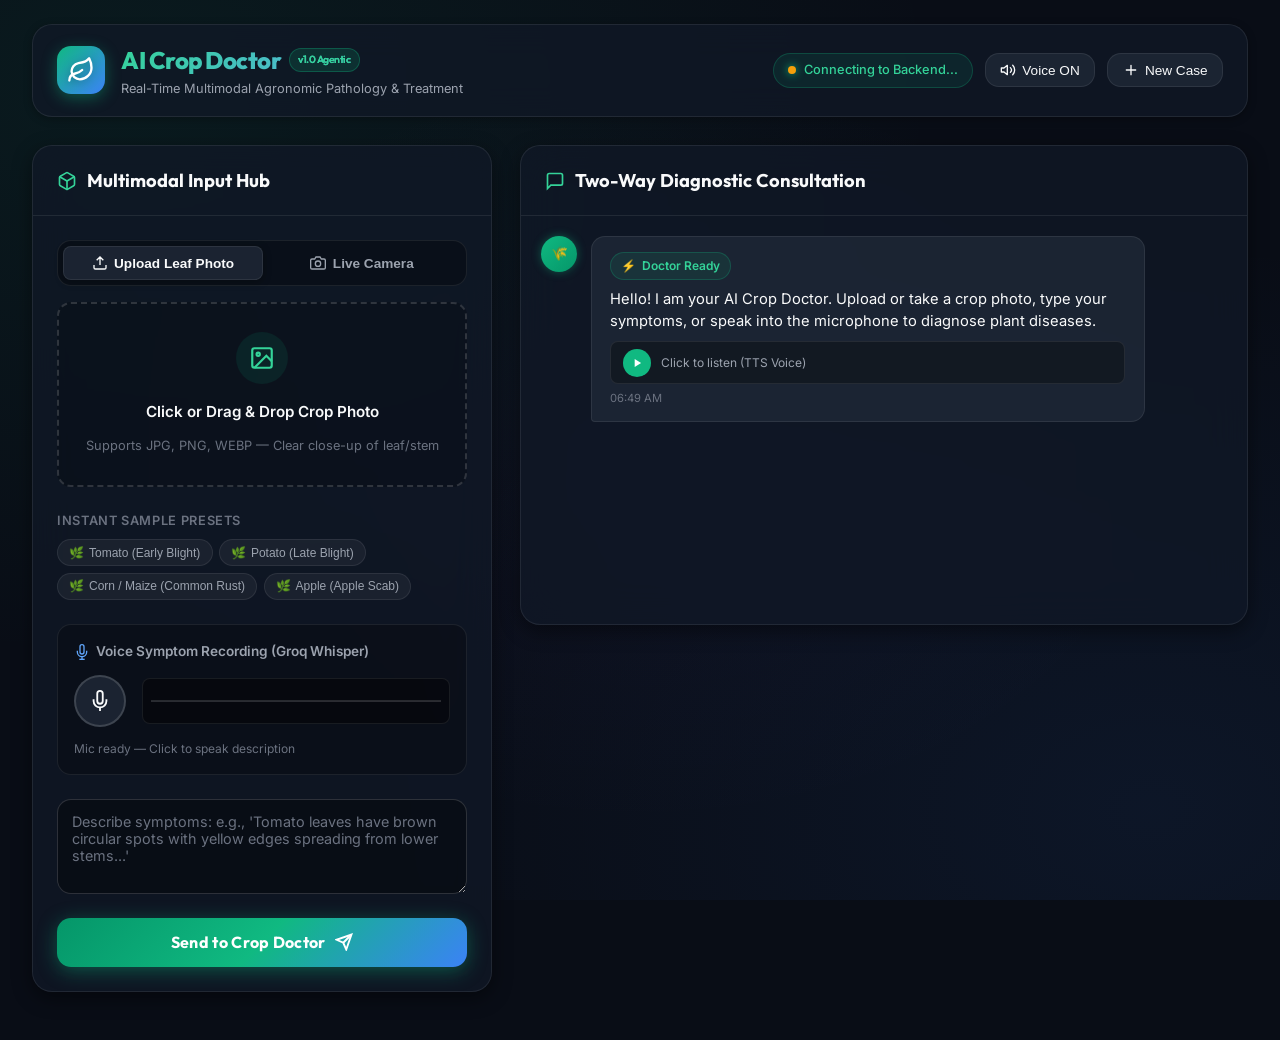
==== frontend/index.html @ 42394ea5 "feat: AI Crop Doctor with multimodal diagnosis, Groq integration, and Vercel configuration" ====
<!DOCTYPE html>
<html lang="en">
<head>
  <meta charset="UTF-8">
  <meta name="viewport" content="width=device-width, initial-scale=1.0">
  <title>AI Crop Doctor — Real-Time Multimodal Plant Pathology Assistant</title>
  <meta name="description" content="AI-powered multimodal crop disease diagnostic assistant. Diagnoses plant diseases via live camera, photo upload, voice description, and agricultural RAG.">

  <!-- Google Fonts: Outfit (Brand & Headings) and Inter (UI & Text) -->
  <link rel="preconnect" href="https://fonts.googleapis.com">
  <link rel="preconnect" href="https://fonts.gstatic.com" crossorigin>
  <link href="https://fonts.googleapis.com/css2?family=Inter:wght@300;400;500;600;700&family=Outfit:wght@500;600;700;800&display=swap" rel="stylesheet">

  <link rel="stylesheet" href="style.css">
</head>
<body>

  <div class="app-container">

    <!-- ====================================================================
         Header & Navigation
         ==================================================================== -->
    <header class="app-header">
      <div class="brand-section">
        <div class="brand-logo" aria-label="AI Crop Doctor Logo">
          <svg viewBox="0 0 24 24" fill="none" stroke="currentColor" stroke-width="2" stroke-linecap="round" stroke-linejoin="round">
            <path d="M11 20A7 7 0 0 1 9.8 6.1C15.5 5 17 4.48 19 2c1 2 2 4.18 2 8 0 5.5-4.78 10-10 10Z"/>
            <path d="M2 21c0-3 1.85-5.36 5.08-6C9.5 14.52 12 13 13 12"/>
          </svg>
        </div>
        <div class="brand-text">
          <h1>AI Crop Doctor <span class="badge-ver">v1.0 Agentic</span></h1>
          <p>Real-Time Multimodal Agronomic Pathology & Treatment</p>
        </div>
      </div>

      <div class="header-actions">
        <div class="system-status-pill" id="health-status-pill" title="Checking status...">
          <div class="status-dot" id="status-dot"></div>
          <span id="status-text">Connecting...</span>
        </div>

        <button class="header-btn" id="btn-auto-tts" title="Toggle Auto-Speech Readout" aria-label="Toggle Voice Readout">
          <svg viewBox="0 0 24 24" fill="none" stroke="currentColor" stroke-width="2" stroke-linecap="round" stroke-linejoin="round">
            <polygon points="11 5 6 9 2 9 2 15 6 15 11 19 11 5"></polygon>
            <path d="M19.07 4.93a10 10 0 0 1 0 14.14M15.54 8.46a5 5 0 0 1 0 7.07"></path>
          </svg>
          <span>Voice ON</span>
        </button>

        <button class="header-btn" id="btn-new-case" title="Start New Consultation" aria-label="New Case">
          <svg viewBox="0 0 24 24" fill="none" stroke="currentColor" stroke-width="2" stroke-linecap="round" stroke-linejoin="round">
            <path d="M12 5v14M5 12h14"></path>
          </svg>
          <span>New Case</span>
        </button>
      </div>
    </header>

    <!-- ====================================================================
         Main Workspace Layout
         ==================================================================== -->
    <main class="main-layout">

      <!-- LEFT COLUMN: Multimodal Input Hub -->
      <section class="glass-panel" aria-label="Input Command Center">
        <div class="panel-header">
          <h2 class="panel-title">
            <svg viewBox="0 0 24 24" fill="none" stroke="currentColor" stroke-width="2" stroke-linecap="round" stroke-linejoin="round">
              <path d="M21 16V8a2 2 0 0 0-1-1.73l-7-4a2 2 0 0 0-2 0l-7 4A2 2 0 0 0 3 8v8a2 2 0 0 0 1 1.73l7 4a2 2 0 0 0 2 0l7-4A2 2 0 0 0 21 16z"></path>
              <polyline points="3.27 6.96 12 12.01 20.73 6.96"></polyline>
              <line x1="12" y1="22.08" x2="12" y2="12"></line>
            </svg>
            Multimodal Input Hub
          </h2>
        </div>

        <div class="panel-body">
          
          <!-- Visual Input Selector -->
          <div class="visual-input-section">
            <div class="input-tab-group">
              <button type="button" class="tab-btn active" id="tab-upload">
                <svg viewBox="0 0 24 24" fill="none" stroke="currentColor" stroke-width="2"><path d="M21 15v4a2 2 0 0 1-2 2H5a2 2 0 0 1-2-2v-4M17 8l-5-5-5 5M12 3v12"/></svg>
                Upload Leaf Photo
              </button>
              <button type="button" class="tab-btn" id="tab-camera">
                <svg viewBox="0 0 24 24" fill="none" stroke="currentColor" stroke-width="2"><path d="M23 19a2 2 0 0 1-2 2H3a2 2 0 0 1-2-2V8a2 2 0 0 1 2-2h4l2-3h6l2 3h4a2 2 0 0 1 2 2z"/><circle cx="12" cy="13" r="4"/></svg>
                Live Camera
              </button>
            </div>

            <!-- Upload Dropzone -->
            <div class="dropzone-container" id="dropzone">
              <input type="file" id="file-input" accept="image/*" style="display:none">
              <div class="dropzone-content">
                <div class="dropzone-icon">
                  <svg viewBox="0 0 24 24" fill="none" stroke="currentColor" stroke-width="2"><rect x="3" y="3" width="18" height="18" rx="2"/><circle cx="8.5" cy="8.5" r="1.5"/><path d="m21 15-5-5L5 21"/></svg>
                </div>
                <div class="dropzone-title">Click or Drag & Drop Crop Photo</div>
                <div class="dropzone-sub">Supports JPG, PNG, WEBP — Clear close-up of leaf/stem</div>
              </div>
            </div>

            <!-- Camera View Container -->
            <div class="camera-view-container" id="camera-container">
              <video id="camera-video" playsinline></video>
              <div class="camera-controls">
                <button type="button" class="snap-btn" id="btn-snap" title="Take Photo"></button>
              </div>
            </div>

            <!-- Image Preview Box -->
            <div class="image-preview-wrapper" id="image-preview-wrapper">
              <img id="preview-img" src="" alt="Selected crop preview">
              <div class="preview-overlay-info">
                <span class="preview-name" id="preview-file-name">crop_leaf.jpg</span>
                <button type="button" class="preview-clear-btn" id="btn-clear-image">Remove</button>
              </div>
            </div>
          </div>

          <!-- Sample Quick Test Presets -->
          <div class="sample-presets">
            <div class="sample-presets-title">Instant Sample Presets</div>
            <div class="preset-chip-list" id="preset-chips-container">
              <!-- Populated by JS -->
            </div>
          </div>

          <!-- Voice / Audio Input Section -->
          <div class="voice-input-section">
            <div class="voice-header">
              <span class="voice-title">
                <svg viewBox="0 0 24 24" fill="none" stroke="currentColor" stroke-width="2"><path d="M12 1a3 3 0 0 0-3 3v8a3 3 0 0 0 6 0V4a3 3 0 0 0-3-3z"/><path d="M19 10v2a7 7 0 0 1-14 0v-2"/><line x1="12" y1="19" x2="12" y2="23"/><line x1="8" y1="23" x2="16" y2="23"/></svg>
                Voice Symptom Recording (Groq Whisper)
              </span>
            </div>
            <div class="voice-recorder-bar">
              <button type="button" class="mic-btn" id="btn-mic" title="Click to Record Voice" aria-label="Microphone">
                <svg viewBox="0 0 24 24" fill="none" stroke="currentColor" stroke-width="2" width="22" height="22"><path d="M12 1a3 3 0 0 0-3 3v8a3 3 0 0 0 6 0V4a3 3 0 0 0-3-3z"/><path d="M19 10v2a7 7 0 0 1-14 0v-2"/><line x1="12" y1="19" x2="12" y2="23"/></svg>
              </button>
              <div class="audio-visualizer-box">
                <canvas id="audio-canvas" width="260" height="46"></canvas>
              </div>
            </div>
            <div class="audio-status-label" id="audio-status-label">Mic ready — Click to speak description</div>
          </div>

          <!-- Text Symptom Input Area -->
          <div class="text-input-section">
            <textarea class="symptom-textarea" id="symptom-input" placeholder="Describe symptoms: e.g., 'Tomato leaves have brown circular spots with yellow edges spreading from lower stems...'"></textarea>
          </div>

          <!-- Action Submit Button -->
          <button type="button" class="submit-btn" id="btn-submit">
            <div class="spinner" id="submit-spinner"></div>
            <span id="submit-btn-text">Send to Crop Doctor</span>
            <svg viewBox="0 0 24 24" fill="none" stroke="currentColor" stroke-width="2.5" width="18" height="18"><line x1="22" y1="2" x2="11" y2="13"></line><polygon points="22 2 15 22 11 13 2 9 22 2"></polygon></svg>
          </button>

        </div>
      </section>

      <!-- RIGHT COLUMN: Dialogue Timeline & Prescription -->
      <div class="right-column">

        <!-- Diagnostic Conversation Feed -->
        <section class="glass-panel timeline-feed-panel" aria-label="Diagnostic Timeline">
          <div class="panel-header">
            <h2 class="panel-title">
              <svg viewBox="0 0 24 24" fill="none" stroke="currentColor" stroke-width="2"><path d="M21 15a2 2 0 0 1-2 2H7l-4 4V5a2 2 0 0 1 2-2h14a2 2 0 0 1 2 2z"/></svg>
              Two-Way Diagnostic Consultation
            </h2>
          </div>
          <div class="feed-messages-container" id="chat-messages">
            <!-- Dynamically populated messages -->
          </div>
        </section>

        <!-- Confidence-Aware Diagnostic Prescription Card -->
        <section class="glass-panel prescription-panel" id="prescription-panel" aria-label="Diagnostic Prescription">
          
          <!-- Header Banner -->
          <div class="prescription-header">
            <div class="disease-info-group">
              <h2 id="rx-disease-name">Early Blight (Alternaria solani)</h2>
              <div class="plant-sub" id="rx-plant-name">Plant: Tomato (Solanum lycopersicum)</div>
            </div>

            <div class="badge-group">
              <span class="severity-tag moderate" id="rx-severity-tag">MODERATE</span>
              
              <!-- Circular Confidence Gauge -->
              <div class="confidence-gauge-box">
                <div class="gauge-svg-container">
                  <svg class="gauge-svg" viewBox="0 0 44 44">
                    <circle class="gauge-bg-circle" cx="22" cy="22" r="18"/>
                    <circle class="gauge-progress-circle" id="rx-confidence-progress" cx="22" cy="22" r="18"/>
                  </svg>
                  <div class="gauge-text" id="rx-confidence-text">88%</div>
                </div>
                <div class="gauge-meta">
                  <span class="gauge-meta-title">Confidence</span>
                  <span class="gauge-meta-status" id="rx-confidence-status">High Confidence</span>
                </div>
              </div>
            </div>
          </div>

          <!-- Prescription Tabs -->
          <div class="treatment-tabs">
            <button type="button" class="treat-tab active" data-target="sec-organic">
              <svg viewBox="0 0 24 24" fill="none" stroke="currentColor" stroke-width="2"><path d="M12 2a9 9 0 0 1 9 9c0 4.97-4.03 9-9 9A9 9 0 0 1 3 11C3 6.03 7.03 2 12 2z"/><path d="M12 12c-2 0-3 1-3 3s1 3 3 3 3-1 3-3-1-3-3-3z"/></svg>
              🌿 Organic Treatments
            </button>
            <button type="button" class="treat-tab" data-target="sec-chemical">
              <svg viewBox="0 0 24 24" fill="none" stroke="currentColor" stroke-width="2"><path d="M10 2v7.31L4 18h16l-6-8.69V2h-4z"/></svg>
              🧪 Chemical Interventions
            </button>
            <button type="button" class="treat-tab" data-target="sec-prevention">
              <svg viewBox="0 0 24 24" fill="none" stroke="currentColor" stroke-width="2"><path d="M12 22s8-4 8-10V5l-8-3-8 3v7c0 6 8 10 8 10z"/></svg>
              🛡️ Prevention & Agronomy
            </button>
            <button type="button" class="treat-tab" data-target="sec-evidence">
              <svg viewBox="0 0 24 24" fill="none" stroke="currentColor" stroke-width="2"><path d="M4 19.5A2.5 2.5 0 0 1 6.5 17H20"/><path d="M6.5 2H20v20H6.5A2.5 2.5 0 0 1 4 19.5v-15A2.5 2.5 0 0 1 6.5 2z"/></svg>
              📚 RAG Evidence Sources
            </button>
          </div>

          <!-- Tabbed Content Panels -->
          <div class="treatment-body">
            
            <!-- Cause & Symptoms Bar -->
            <div style="background:rgba(0,0,0,0.25);padding:1rem;border-radius:12px;border:1px solid var(--border-subtle);">
              <div style="font-size:0.8rem;font-weight:700;color:var(--text-muted);text-transform:uppercase;margin-bottom:0.25rem;">Pathological Cause & Etiology</div>
              <p id="rx-cause-text" style="font-size:0.9rem;color:var(--text-secondary);"></p>
              
              <div style="margin-top:0.75rem;">
                <div style="font-size:0.75rem;font-weight:600;color:var(--text-muted);">Observed Key Symptoms:</div>
                <div class="chips-container" id="rx-symptoms-list"></div>
              </div>
            </div>

            <!-- Tab 1: Organic -->
            <div class="treatment-card-section active" id="sec-organic">
              <ul class="treatment-list" id="rx-organic-list"></ul>
            </div>

            <!-- Tab 2: Chemical -->
            <div class="treatment-card-section" id="sec-chemical">
              <ul class="treatment-list" id="rx-chemical-list"></ul>
            </div>

            <!-- Tab 3: Prevention -->
            <div class="treatment-card-section" id="sec-prevention">
              <ul class="treatment-list" id="rx-prevention-list"></ul>
            </div>

            <!-- Tab 4: Evidence & Citations -->
            <div class="treatment-card-section" id="sec-evidence">
              <ul class="treatment-list" id="rx-evidence-list"></ul>
            </div>

          </div>

          <!-- Prescription Footer / Export Actions -->
          <div class="prescription-footer">
            <button type="button" class="rx-action-btn speak-rx" id="btn-speak-rx">
              <svg viewBox="0 0 24 24" fill="currentColor" width="16" height="16"><path d="M8 5v14l11-7z"/></svg>
              Read Prescription Aloud (Groq TTS)
            </button>
            <button type="button" class="rx-action-btn print-rx" id="btnPrintRx" onclick="window.print()">
              <svg viewBox="0 0 24 24" fill="none" stroke="currentColor" stroke-width="2" width="16" height="16"><polyline points="6 9 6 2 18 2 18 9"></polyline><path d="M6 18H4a2 2 0 0 1-2-2v-5a2 2 0 0 1 2-2h16a2 2 0 0 1 2 2v5a2 2 0 0 1-2 2h-2"></path><rect x="6" y="14" width="12" height="8"></rect></svg>
              Print / Save PDF Report
            </button>
          </div>

        </section>

      </div>

    </main>

  </div>

  <script src="app.js"></script>
</body>
</html>
---- frontend/style.css ----
/* ==========================================================================
   AI Crop Doctor — Modern Design System & Styles
   Aesthetics: Modern Agro-Tech Glassmorphism, Emerald Gradients, Dark Theme
   ========================================================================== */

:root {
  /* Color Palette */
  --bg-primary: #090d16;
  --bg-secondary: #111827;
  --bg-surface: rgba(17, 24, 39, 0.75);
  --bg-surface-elevated: rgba(31, 41, 55, 0.85);
  --bg-surface-hover: rgba(45, 55, 72, 0.9);
  --bg-glass: rgba(15, 23, 42, 0.65);

  --border-subtle: rgba(255, 255, 255, 0.08);
  --border-medium: rgba(255, 255, 255, 0.15);
  --border-glow: rgba(16, 185, 129, 0.35);

  /* Brand Colors */
  --emerald-500: #10b981;
  --emerald-400: #34d399;
  --emerald-600: #059669;
  --emerald-glow: rgba(16, 185, 129, 0.4);

  --blue-500: #3b82f6;
  --blue-400: #60a5fa;
  --blue-glow: rgba(59, 130, 246, 0.4);

  --amber-500: #f59e0b;
  --amber-glow: rgba(245, 158, 11, 0.4);

  --rose-500: #f43f5e;
  --rose-glow: rgba(244, 63, 94, 0.4);

  --purple-500: #8b5cf6;

  /* Typography */
  --text-primary: #f9fafb;
  --text-secondary: #9ca3af;
  --text-muted: #6b7280;
  --text-inverse: #030712;

  /* Elevations & Shadows */
  --shadow-sm: 0 2px 8px rgba(0, 0, 0, 0.3);
  --shadow-md: 0 6px 20px rgba(0, 0, 0, 0.45);
  --shadow-lg: 0 12px 36px rgba(0, 0, 0, 0.6);
  --shadow-glow: 0 0 25px var(--emerald-glow);

  /* Radii */
  --radius-sm: 8px;
  --radius-md: 14px;
  --radius-lg: 20px;
  --radius-full: 9999px;

  /* Transitions */
  --transition-fast: all 0.15s ease;
  --transition-normal: all 0.25s cubic-bezier(0.4, 0, 0.2, 1);
  --transition-smooth: all 0.4s cubic-bezier(0.16, 1, 0.3, 1);
}

/* Light Theme Variable Overrides (if toggled) */
[data-theme="light"] {
  --bg-primary: #f3f4f6;
  --bg-secondary: #ffffff;
  --bg-surface: rgba(255, 255, 255, 0.85);
  --bg-surface-elevated: rgba(243, 244, 246, 0.95);
  --bg-surface-hover: #e5e7eb;
  --bg-glass: rgba(255, 255, 255, 0.8);
  --border-subtle: rgba(0, 0, 0, 0.08);
  --border-medium: rgba(0, 0, 0, 0.15);
  --text-primary: #111827;
  --text-secondary: #4b5563;
  --text-muted: #9ca3af;
  --text-inverse: #ffffff;
}

/* Global Reset & Base */
*, *::before, *::after {
  box-sizing: border-box;
  margin: 0;
  padding: 0;
}

html {
  font-size: 16px;
  scroll-behavior: smooth;
}

body {
  font-family: 'Inter', -apple-system, BlinkMacSystemFont, 'Segoe UI', Roboto, sans-serif;
  background-color: var(--bg-primary);
  color: var(--text-primary);
  min-height: 100vh;
  line-height: 1.6;
  overflow-x: hidden;
  background-image:
    radial-gradient(at 10% 10%, rgba(16, 185, 129, 0.08) 0px, transparent 50%),
    radial-gradient(at 90% 90%, rgba(59, 130, 246, 0.08) 0px, transparent 50%),
    radial-gradient(at 50% 50%, rgba(139, 92, 246, 0.04) 0px, transparent 60%);
  background-attachment: fixed;
}

/* Container */
.app-container {
  max-width: 1440px;
  margin: 0 auto;
  padding: 1.5rem 2rem 3rem;
  display: flex;
  flex-direction: column;
  min-height: 100vh;
  gap: 1.75rem;
}

/* ==========================================================================
   Header & Top Navigation
   ========================================================================== */

.app-header {
  display: flex;
  justify-content: space-between;
  align-items: center;
  padding: 1rem 1.5rem;
  background: var(--bg-surface);
  backdrop-filter: blur(16px);
  -webkit-backdrop-filter: blur(16px);
  border: 1px solid var(--border-subtle);
  border-radius: var(--radius-lg);
  box-shadow: var(--shadow-sm);
  position: sticky;
  top: 1rem;
  z-index: 100;
  transition: var(--transition-normal);
}

.brand-section {
  display: flex;
  align-items: center;
  gap: 1rem;
}

.brand-logo {
  width: 48px;
  height: 48px;
  background: linear-gradient(135deg, var(--emerald-500), var(--blue-500));
  border-radius: var(--radius-md);
  display: flex;
  align-items: center;
  justify-content: center;
  box-shadow: 0 4px 15px var(--emerald-glow);
  position: relative;
  overflow: hidden;
}

.brand-logo svg {
  width: 28px;
  height: 28px;
  color: #ffffff;
  filter: drop-shadow(0 2px 4px rgba(0, 0, 0, 0.3));
}

.brand-text h1 {
  font-family: 'Outfit', sans-serif;
  font-size: 1.5rem;
  font-weight: 800;
  letter-spacing: -0.02em;
  background: linear-gradient(135deg, #34d399 0%, #60a5fa 100%);
  -webkit-background-clip: text;
  -webkit-text-fill-color: transparent;
  display: flex;
  align-items: center;
  gap: 0.5rem;
}

.brand-text h1 .badge-ver {
  font-size: 0.65rem;
  padding: 0.15rem 0.5rem;
  background: rgba(16, 185, 129, 0.15);
  border: 1px solid rgba(16, 185, 129, 0.3);
  color: var(--emerald-400);
  border-radius: var(--radius-full);
  -webkit-text-fill-color: var(--emerald-400);
  font-weight: 600;
  vertical-align: middle;
}

.brand-text p {
  font-size: 0.8rem;
  color: var(--text-secondary);
}

.header-actions {
  display: flex;
  align-items: center;
  gap: 0.75rem;
}

.system-status-pill {
  display: flex;
  align-items: center;
  gap: 0.5rem;
  padding: 0.4rem 0.85rem;
  background: rgba(16, 185, 129, 0.1);
  border: 1px solid rgba(16, 185, 129, 0.25);
  border-radius: var(--radius-full);
  font-size: 0.8rem;
  font-weight: 500;
  color: var(--emerald-400);
  cursor: pointer;
  transition: var(--transition-fast);
}

.system-status-pill:hover {
  background: rgba(16, 185, 129, 0.18);
  border-color: var(--emerald-400);
}

.status-dot {
  width: 8px;
  height: 8px;
  border-radius: 50%;
  background-color: var(--emerald-500);
  box-shadow: 0 0 8px var(--emerald-500);
  animation: pulse-dot 2s infinite ease-in-out;
}

@keyframes pulse-dot {
  0%, 100% { transform: scale(1); opacity: 1; }
  50% { transform: scale(1.3); opacity: 0.7; }
}

.header-btn {
  display: inline-flex;
  align-items: center;
  gap: 0.4rem;
  padding: 0.5rem 0.9rem;
  border-radius: var(--radius-md);
  border: 1px solid var(--border-subtle);
  background: var(--bg-surface-elevated);
  color: var(--text-primary);
  font-size: 0.85rem;
  font-weight: 500;
  cursor: pointer;
  transition: var(--transition-fast);
}

.header-btn:hover {
  background: var(--bg-surface-hover);
  border-color: var(--border-medium);
  transform: translateY(-1px);
}

.header-btn svg {
  width: 16px;
  height: 16px;
}

/* ==========================================================================
   Main Grid Layout
   ========================================================================== */

.main-layout {
  display: grid;
  grid-template-columns: 460px 1fr;
  gap: 1.75rem;
  align-items: start;
}

@media (max-width: 1080px) {
  .main-layout {
    grid-template-columns: 1fr;
  }
}

/* Card Surface */
.glass-panel {
  background: var(--bg-surface);
  backdrop-filter: blur(20px);
  -webkit-backdrop-filter: blur(20px);
  border: 1px solid var(--border-subtle);
  border-radius: var(--radius-lg);
  box-shadow: var(--shadow-md);
  overflow: hidden;
  transition: var(--transition-normal);
}

.glass-panel:hover {
  border-color: rgba(255, 255, 255, 0.12);
}

.panel-header {
  padding: 1.25rem 1.5rem;
  border-bottom: 1px solid var(--border-subtle);
  display: flex;
  justify-content: space-between;
  align-items: center;
}

.panel-title {
  font-family: 'Outfit', sans-serif;
  font-size: 1.15rem;
  font-weight: 700;
  display: flex;
  align-items: center;
  gap: 0.6rem;
  color: var(--text-primary);
}

.panel-title svg {
  width: 20px;
  height: 20px;
  color: var(--emerald-400);
}

.panel-body {
  padding: 1.5rem;
  display: flex;
  flex-direction: column;
  gap: 1.5rem;
}

/* ==========================================================================
   Left Column: Multimodal Input Hub
   ========================================================================== */

/* Visual Input: Tabs & Upload / Camera */
.visual-input-section {
  display: flex;
  flex-direction: column;
  gap: 1rem;
}

.input-tab-group {
  display: flex;
  background: rgba(0, 0, 0, 0.3);
  padding: 0.3rem;
  border-radius: var(--radius-md);
  border: 1px solid var(--border-subtle);
}

.tab-btn {
  flex: 1;
  display: flex;
  align-items: center;
  justify-content: center;
  gap: 0.4rem;
  padding: 0.5rem;
  border: none;
  background: transparent;
  color: var(--text-secondary);
  font-size: 0.85rem;
  font-weight: 600;
  border-radius: var(--radius-sm);
  cursor: pointer;
  transition: var(--transition-fast);
}

.tab-btn.active {
  background: var(--bg-surface-elevated);
  color: var(--text-primary);
  box-shadow: var(--shadow-sm);
  border: 1px solid var(--border-subtle);
}

.tab-btn svg {
  width: 16px;
  height: 16px;
}

/* Dropzone */
.dropzone-container {
  border: 2px dashed var(--border-medium);
  border-radius: var(--radius-md);
  background: rgba(0, 0, 0, 0.2);
  padding: 1.75rem 1rem;
  text-align: center;
  cursor: pointer;
  position: relative;
  transition: var(--transition-normal);
  overflow: hidden;
}

.dropzone-container:hover, .dropzone-container.dragover {
  border-color: var(--emerald-500);
  background: rgba(16, 185, 129, 0.05);
  box-shadow: 0 0 20px rgba(16, 185, 129, 0.15);
}

.dropzone-content {
  display: flex;
  flex-direction: column;
  align-items: center;
  gap: 0.75rem;
}

.dropzone-icon {
  width: 52px;
  height: 52px;
  background: rgba(16, 185, 129, 0.1);
  border-radius: 50%;
  display: flex;
  align-items: center;
  justify-content: center;
  color: var(--emerald-400);
  margin-bottom: 0.25rem;
}

.dropzone-icon svg {
  width: 26px;
  height: 26px;
}

.dropzone-title {
  font-size: 0.95rem;
  font-weight: 600;
  color: var(--text-primary);
}

.dropzone-sub {
  font-size: 0.8rem;
  color: var(--text-muted);
}

/* Camera Live View */
.camera-view-container {
  display: none;
  flex-direction: column;
  align-items: center;
  position: relative;
  border-radius: var(--radius-md);
  overflow: hidden;
  background: #000000;
  border: 1px solid var(--border-medium);
}

.camera-view-container.active {
  display: flex;
}

#camera-video {
  width: 100%;
  height: 240px;
  object-fit: cover;
  transform: scaleX(1);
}

.camera-controls {
  position: absolute;
  bottom: 12px;
  display: flex;
  gap: 0.75rem;
  align-items: center;
  background: rgba(0, 0, 0, 0.6);
  padding: 0.4rem 1rem;
  border-radius: var(--radius-full);
  backdrop-filter: blur(8px);
}

.snap-btn {
  width: 44px;
  height: 44px;
  border-radius: 50%;
  background: var(--emerald-500);
  border: 3px solid #ffffff;
  cursor: pointer;
  box-shadow: 0 0 15px var(--emerald-glow);
  display: flex;
  align-items: center;
  justify-content: center;
  transition: var(--transition-fast);
}

.snap-btn:hover {
  transform: scale(1.1);
}

.camera-toggle-btn {
  background: rgba(255, 255, 255, 0.2);
  border: none;
  color: #fff;
  padding: 0.5rem;
  border-radius: 50%;
  cursor: pointer;
  display: flex;
  align-items: center;
  justify-content: center;
}

/* Image Preview Container */
.image-preview-wrapper {
  display: none;
  position: relative;
  border-radius: var(--radius-md);
  overflow: hidden;
  border: 1px solid var(--emerald-500);
  background: #000;
  max-height: 240px;
}

.image-preview-wrapper.active {
  display: block;
}

.image-preview-wrapper img {
  width: 100%;
  height: 240px;
  object-fit: cover;
  display: block;
}

.preview-overlay-info {
  position: absolute;
  bottom: 0;
  left: 0;
  right: 0;
  background: linear-gradient(transparent, rgba(0, 0, 0, 0.85));
  padding: 0.75rem 1rem;
  display: flex;
  justify-content: space-between;
  align-items: center;
}

.preview-name {
  font-size: 0.8rem;
  font-weight: 500;
  color: #fff;
  overflow: hidden;
  text-overflow: ellipsis;
  white-space: nowrap;
  max-width: 240px;
}

.preview-clear-btn {
  background: rgba(244, 63, 94, 0.8);
  border: none;
  color: #fff;
  border-radius: var(--radius-sm);
  padding: 0.25rem 0.6rem;
  font-size: 0.75rem;
  font-weight: 600;
  cursor: pointer;
}

/* Sample Images Preset Bar */
.sample-presets {
  display: flex;
  flex-direction: column;
  gap: 0.5rem;
}

.sample-presets-title {
  font-size: 0.8rem;
  font-weight: 600;
  text-transform: uppercase;
  letter-spacing: 0.05em;
  color: var(--text-muted);
}

.preset-chip-list {
  display: flex;
  flex-wrap: wrap;
  gap: 0.4rem;
}

.preset-chip {
  padding: 0.35rem 0.7rem;
  border-radius: var(--radius-full);
  background: rgba(255, 255, 255, 0.05);
  border: 1px solid var(--border-subtle);
  font-size: 0.75rem;
  font-weight: 500;
  color: var(--text-secondary);
  cursor: pointer;
  display: flex;
  align-items: center;
  gap: 0.3rem;
  transition: var(--transition-fast);
}

.preset-chip:hover {
  background: rgba(16, 185, 129, 0.15);
  border-color: var(--emerald-500);
  color: var(--emerald-400);
  transform: translateY(-1px);
}

/* Voice & Audio Recording Section */
.voice-input-section {
  display: flex;
  flex-direction: column;
  gap: 0.75rem;
  background: rgba(0, 0, 0, 0.25);
  padding: 1rem;
  border-radius: var(--radius-md);
  border: 1px solid var(--border-subtle);
}

.voice-header {
  display: flex;
  justify-content: space-between;
  align-items: center;
}

.voice-title {
  font-size: 0.85rem;
  font-weight: 600;
  display: flex;
  align-items: center;
  gap: 0.4rem;
  color: var(--text-secondary);
}

.voice-title svg {
  width: 16px;
  height: 16px;
  color: var(--blue-400);
}

.voice-recorder-bar {
  display: flex;
  align-items: center;
  gap: 1rem;
}

.mic-btn {
  width: 52px;
  height: 52px;
  border-radius: 50%;
  background: var(--bg-surface-elevated);
  border: 2px solid var(--border-medium);
  color: var(--text-primary);
  display: flex;
  align-items: center;
  justify-content: center;
  cursor: pointer;
  transition: var(--transition-normal);
  flex-shrink: 0;
  position: relative;
}

.mic-btn:hover {
  border-color: var(--emerald-400);
  background: rgba(16, 185, 129, 0.1);
  color: var(--emerald-400);
}

.mic-btn.recording {
  background: var(--rose-500);
  border-color: #fff;
  color: #fff;
  animation: pulse-recording 1.5s infinite;
}

@keyframes pulse-recording {
  0% { box-shadow: 0 0 0 0 rgba(244, 63, 94, 0.7); }
  70% { box-shadow: 0 0 0 15px rgba(244, 63, 94, 0); }
  100% { box-shadow: 0 0 0 0 rgba(244, 63, 94, 0); }
}

.audio-visualizer-box {
  flex: 1;
  height: 46px;
  background: rgba(0, 0, 0, 0.4);
  border-radius: var(--radius-sm);
  border: 1px solid var(--border-subtle);
  display: flex;
  align-items: center;
  justify-content: center;
  padding: 0 0.5rem;
  position: relative;
  overflow: hidden;
}

#audio-canvas {
  width: 100%;
  height: 100%;
  display: block;
}

.audio-status-label {
  font-size: 0.75rem;
  color: var(--text-muted);
}

/* Symptom Text Input */
.text-input-section {
  display: flex;
  flex-direction: column;
  gap: 0.6rem;
}

.symptom-textarea {
  width: 100%;
  height: 95px;
  background: rgba(0, 0, 0, 0.35);
  border: 1px solid var(--border-medium);
  border-radius: var(--radius-md);
  padding: 0.85rem;
  font-family: inherit;
  font-size: 0.9rem;
  color: var(--text-primary);
  resize: vertical;
  outline: none;
  transition: var(--transition-fast);
}

.symptom-textarea:focus {
  border-color: var(--emerald-500);
  box-shadow: 0 0 0 3px rgba(16, 185, 129, 0.15);
}

.symptom-textarea::placeholder {
  color: var(--text-muted);
}

/* Submit Action Button */
.submit-btn {
  width: 100%;
  padding: 0.9rem 1.5rem;
  border-radius: var(--radius-md);
  border: none;
  background: linear-gradient(135deg, var(--emerald-600) 0%, var(--emerald-500) 50%, var(--blue-500) 100%);
  color: #ffffff;
  font-family: 'Outfit', sans-serif;
  font-size: 1rem;
  font-weight: 700;
  letter-spacing: 0.02em;
  display: flex;
  align-items: center;
  justify-content: center;
  gap: 0.6rem;
  cursor: pointer;
  box-shadow: 0 4px 20px var(--emerald-glow);
  transition: var(--transition-normal);
  position: relative;
  overflow: hidden;
}

.submit-btn:hover:not(:disabled) {
  transform: translateY(-2px);
  box-shadow: 0 6px 25px rgba(16, 185, 129, 0.6);
}

.submit-btn:active:not(:disabled) {
  transform: translateY(0);
}

.submit-btn:disabled {
  opacity: 0.6;
  cursor: not-allowed;
  filter: grayscale(0.5);
}

.spinner {
  width: 20px;
  height: 20px;
  border: 2.5px solid rgba(255, 255, 255, 0.3);
  border-top-color: #ffffff;
  border-radius: 50%;
  animation: spin 0.8s linear infinite;
  display: none;
}

@keyframes spin {
  to { transform: rotate(360deg); }
}

/* ==========================================================================
   Right Column: Diagnostic Timeline & Prescription
   ========================================================================== */

.right-column {
  display: flex;
  flex-direction: column;
  gap: 1.5rem;
}

/* Chat & Case Timeline Feed */
.timeline-feed-panel {
  display: flex;
  flex-direction: column;
  height: 480px;
}

.feed-messages-container {
  flex: 1;
  overflow-y: auto;
  padding: 1.25rem;
  display: flex;
  flex-direction: column;
  gap: 1.25rem;
  scroll-behavior: smooth;
}

/* Custom Scrollbar */
.feed-messages-container::-webkit-scrollbar {
  width: 6px;
}
.feed-messages-container::-webkit-scrollbar-track {
  background: transparent;
}
.feed-messages-container::-webkit-scrollbar-thumb {
  background: rgba(255, 255, 255, 0.15);
  border-radius: var(--radius-full);
}

/* Message Bubbles */
.message-row {
  display: flex;
  gap: 0.85rem;
  align-items: flex-start;
  max-width: 88%;
}

.message-row.farmer {
  align-self: flex-end;
  flex-direction: row-reverse;
}

.message-row.agent {
  align-self: flex-start;
}

.avatar-circle {
  width: 36px;
  height: 36px;
  border-radius: 50%;
  display: flex;
  align-items: center;
  justify-content: center;
  flex-shrink: 0;
  font-weight: 700;
  font-size: 0.85rem;
}

.avatar-circle.farmer-av {
  background: linear-gradient(135deg, #3b82f6, #6366f1);
  color: #fff;
}

.avatar-circle.agent-av {
  background: linear-gradient(135deg, #10b981, #059669);
  color: #fff;
  box-shadow: 0 0 10px var(--emerald-glow);
}

.message-bubble {
  padding: 0.9rem 1.15rem;
  border-radius: var(--radius-md);
  font-size: 0.92rem;
  line-height: 1.5;
  position: relative;
  word-break: break-word;
}

.message-row.farmer .message-bubble {
  background: linear-gradient(135deg, #2563eb, #1d4ed8);
  color: #ffffff;
  border-bottom-right-radius: 4px;
}

.message-row.agent .message-bubble {
  background: var(--bg-surface-elevated);
  border: 1px solid var(--border-subtle);
  color: var(--text-primary);
  border-bottom-left-radius: 4px;
}

.message-time {
  font-size: 0.7rem;
  color: var(--text-muted);
  margin-top: 0.35rem;
}

.message-row.farmer .message-time {
  text-align: right;
  color: rgba(255, 255, 255, 0.7);
}

/* Agent Action Pill / Reasoning Step */
.agent-step-pill {
  display: inline-flex;
  align-items: center;
  gap: 0.4rem;
  background: rgba(16, 185, 129, 0.1);
  border: 1px solid rgba(16, 185, 129, 0.25);
  color: var(--emerald-400);
  font-size: 0.75rem;
  font-weight: 600;
  padding: 0.25rem 0.6rem;
  border-radius: var(--radius-full);
  margin-bottom: 0.5rem;
}

/* Speech Audio Player Inside Bubble */
.audio-player-widget {
  display: flex;
  align-items: center;
  gap: 0.6rem;
  margin-top: 0.6rem;
  padding: 0.4rem 0.75rem;
  background: rgba(0, 0, 0, 0.3);
  border-radius: var(--radius-sm);
  border: 1px solid var(--border-subtle);
}

.audio-play-btn {
  background: var(--emerald-500);
  border: none;
  color: #fff;
  width: 28px;
  height: 28px;
  border-radius: 50%;
  display: flex;
  align-items: center;
  justify-content: center;
  cursor: pointer;
  transition: var(--transition-fast);
}

.audio-play-btn:hover {
  transform: scale(1.1);
}

.audio-play-btn svg {
  width: 14px;
  height: 14px;
}

.audio-track-label {
  font-size: 0.75rem;
  color: var(--text-secondary);
}

/* Follow-up Question Alert Bar */
.followup-box {
  background: rgba(245, 158, 11, 0.1);
  border-left: 4px solid var(--amber-500);
  padding: 0.85rem 1rem;
  border-radius: 0 var(--radius-sm) var(--radius-sm) 0;
  margin-top: 0.75rem;
  display: flex;
  flex-direction: column;
  gap: 0.5rem;
}

.followup-box-title {
  font-size: 0.8rem;
  font-weight: 700;
  color: var(--amber-500);
  display: flex;
  align-items: center;
  gap: 0.35rem;
}

.followup-text {
  font-size: 0.88rem;
  color: var(--text-primary);
  font-weight: 500;
}

.quick-reply-chips {
  display: flex;
  flex-wrap: wrap;
  gap: 0.4rem;
  margin-top: 0.25rem;
}

.quick-reply-chip {
  padding: 0.3rem 0.65rem;
  border-radius: var(--radius-full);
  background: rgba(245, 158, 11, 0.15);
  border: 1px solid rgba(245, 158, 11, 0.3);
  font-size: 0.75rem;
  font-weight: 500;
  color: #fcd34d;
  cursor: pointer;
  transition: var(--transition-fast);
}

.quick-reply-chip:hover {
  background: rgba(245, 158, 11, 0.3);
  transform: translateY(-1px);
}

/* ==========================================================================
   Confidence-Aware Prescription Card
   ========================================================================== */

.prescription-panel {
  display: none;
  animation: slide-up 0.4s cubic-bezier(0.16, 1, 0.3, 1);
}

.prescription-panel.active {
  display: block;
}

@keyframes slide-up {
  from { opacity: 0; transform: translateY(20px); }
  to { opacity: 1; transform: translateY(0); }
}

.prescription-header {
  padding: 1.5rem;
  border-bottom: 1px solid var(--border-subtle);
  background: linear-gradient(135deg, rgba(16, 185, 129, 0.15) 0%, rgba(59, 130, 246, 0.1) 100%);
  display: flex;
  justify-content: space-between;
  align-items: center;
  flex-wrap: wrap;
  gap: 1rem;
}

.disease-info-group h2 {
  font-family: 'Outfit', sans-serif;
  font-size: 1.5rem;
  font-weight: 800;
  color: #fff;
  display: flex;
  align-items: center;
  gap: 0.6rem;
}

.disease-info-group .plant-sub {
  font-size: 0.9rem;
  color: var(--emerald-400);
  font-weight: 600;
  margin-top: 0.15rem;
}

/* Severity & Confidence Badges */
.badge-group {
  display: flex;
  align-items: center;
  gap: 0.75rem;
}

.severity-tag {
  padding: 0.35rem 0.8rem;
  border-radius: var(--radius-full);
  font-size: 0.8rem;
  font-weight: 700;
  text-transform: uppercase;
  letter-spacing: 0.05em;
}

.severity-tag.mild {
  background: rgba(16, 185, 129, 0.2);
  border: 1px solid var(--emerald-500);
  color: var(--emerald-400);
}

.severity-tag.moderate {
  background: rgba(245, 158, 11, 0.2);
  border: 1px solid var(--amber-500);
  color: var(--amber-500);
}

.severity-tag.severe, .severity-tag.critical {
  background: rgba(244, 63, 94, 0.2);
  border: 1px solid var(--rose-500);
  color: var(--rose-500);
}

/* Confidence Circular Gauge */
.confidence-gauge-box {
  display: flex;
  align-items: center;
  gap: 0.75rem;
  background: rgba(0, 0, 0, 0.35);
  padding: 0.5rem 1rem 0.5rem 0.5rem;
  border-radius: var(--radius-full);
  border: 1px solid var(--border-subtle);
}

.gauge-svg-container {
  width: 44px;
  height: 44px;
  position: relative;
}

.gauge-svg {
  width: 100%;
  height: 100%;
  transform: rotate(-90deg);
}

.gauge-bg-circle {
  fill: none;
  stroke: rgba(255, 255, 255, 0.1);
  stroke-width: 3.5;
}

.gauge-progress-circle {
  fill: none;
  stroke: var(--emerald-500);
  stroke-width: 3.5;
  stroke-linecap: round;
  transition: stroke-dashoffset 1s ease-out;
}

.gauge-text {
  position: absolute;
  top: 50%;
  left: 50%;
  transform: translate(-50%, -50%);
  font-size: 0.72rem;
  font-weight: 800;
  color: #fff;
}

.gauge-meta {
  display: flex;
  flex-direction: column;
}

.gauge-meta-title {
  font-size: 0.7rem;
  text-transform: uppercase;
  color: var(--text-muted);
  font-weight: 600;
}

.gauge-meta-status {
  font-size: 0.85rem;
  font-weight: 700;
  color: var(--emerald-400);
}

/* Prescription Tabs & Content */
.treatment-tabs {
  display: flex;
  border-bottom: 1px solid var(--border-subtle);
  background: rgba(0, 0, 0, 0.2);
  padding: 0 1.5rem;
}

.treat-tab {
  padding: 1rem 1.25rem;
  border: none;
  background: transparent;
  color: var(--text-secondary);
  font-size: 0.9rem;
  font-weight: 600;
  cursor: pointer;
  display: flex;
  align-items: center;
  gap: 0.5rem;
  border-bottom: 2px solid transparent;
  transition: var(--transition-fast);
}

.treat-tab:hover {
  color: var(--text-primary);
}

.treat-tab.active {
  color: var(--emerald-400);
  border-bottom-color: var(--emerald-400);
}

.treat-tab svg {
  width: 16px;
  height: 16px;
}

.treatment-body {
  padding: 1.5rem;
  display: flex;
  flex-direction: column;
  gap: 1.25rem;
}

.treatment-card-section {
  display: none;
  animation: fade-in 0.3s ease;
}

.treatment-card-section.active {
  display: block;
}

@keyframes fade-in {
  from { opacity: 0; }
  to { opacity: 1; }
}

.treatment-list {
  list-style: none;
  display: flex;
  flex-direction: column;
  gap: 0.75rem;
}

.treatment-item {
  display: flex;
  align-items: flex-start;
  gap: 0.75rem;
  background: rgba(255, 255, 255, 0.03);
  border: 1px solid var(--border-subtle);
  padding: 0.85rem 1rem;
  border-radius: var(--radius-md);
  font-size: 0.9rem;
  line-height: 1.5;
  transition: var(--transition-fast);
}

.treatment-item:hover {
  background: rgba(255, 255, 255, 0.06);
  border-color: var(--border-medium);
}

.treatment-bullet {
  width: 22px;
  height: 22px;
  border-radius: 50%;
  background: rgba(16, 185, 129, 0.15);
  color: var(--emerald-400);
  display: flex;
  align-items: center;
  justify-content: center;
  font-size: 0.75rem;
  font-weight: 700;
  flex-shrink: 0;
  margin-top: 0.1rem;
}

.treatment-bullet.chemical {
  background: rgba(59, 130, 246, 0.15);
  color: var(--blue-400);
}

.treatment-bullet.prevention {
  background: rgba(245, 158, 11, 0.15);
  color: var(--amber-500);
}

/* Symptoms & Evidence Badges */
.chips-container {
  display: flex;
  flex-wrap: wrap;
  gap: 0.4rem;
  margin-top: 0.35rem;
}

.info-chip {
  padding: 0.3rem 0.65rem;
  border-radius: var(--radius-sm);
  background: rgba(255, 255, 255, 0.06);
  font-size: 0.8rem;
  color: var(--text-secondary);
  border: 1px solid var(--border-subtle);
}

/* Report Action Footer */
.prescription-footer {
  padding: 1rem 1.5rem;
  border-top: 1px solid var(--border-subtle);
  background: rgba(0, 0, 0, 0.25);
  display: flex;
  justify-content: space-between;
  align-items: center;
  flex-wrap: wrap;
  gap: 0.75rem;
}

.rx-action-btn {
  display: inline-flex;
  align-items: center;
  gap: 0.5rem;
  padding: 0.6rem 1.1rem;
  border-radius: var(--radius-md);
  font-size: 0.85rem;
  font-weight: 600;
  cursor: pointer;
  transition: var(--transition-fast);
  border: none;
}

.rx-action-btn.speak-rx {
  background: rgba(16, 185, 129, 0.2);
  color: var(--emerald-400);
  border: 1px solid var(--emerald-500);
}

.rx-action-btn.speak-rx:hover {
  background: var(--emerald-500);
  color: #fff;
}

.rx-action-btn.print-rx {
  background: var(--bg-surface-elevated);
  color: var(--text-primary);
  border: 1px solid var(--border-medium);
}

.rx-action-btn.print-rx:hover {
  background: var(--bg-surface-hover);
}

/* ==========================================================================
   Print Styles (For PDF Prescription)
   ========================================================================== */

@media print {
  body {
    background: #ffffff !important;
    color: #000000 !important;
    background-image: none !important;
  }
  .app-header, .main-layout > .glass-panel:first-child, .prescription-footer, .header-actions {
    display: none !important;
  }
  .main-layout {
    grid-template-columns: 1fr !important;
  }
  .prescription-panel {
    display: block !important;
    border: 1px solid #ccc !important;
    box-shadow: none !important;
    color: #000 !important;
  }
  .prescription-header {
    background: #f0fdf4 !important;
    color: #000 !important;
  }
  .disease-info-group h2 {
    color: #000 !important;
  }
  .treatment-item {
    background: #f9fafb !important;
    border: 1px solid #e5e7eb !important;
    color: #111827 !important;
  }
}
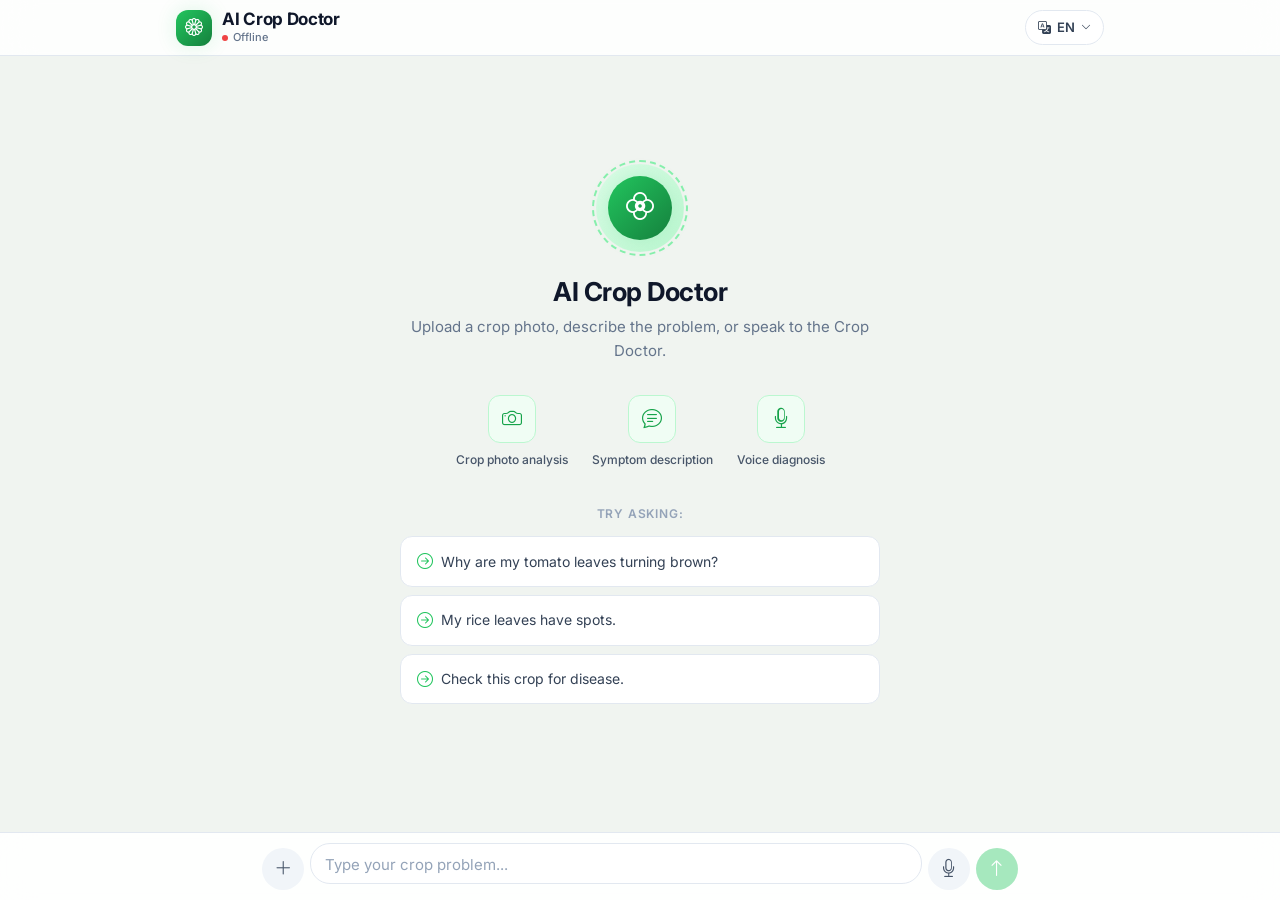
==== commit e1cee210: "feat(frontend): Complete modern AI Crop Doctor chat UI with bottom composer, multimodal input, live " ====
--- a/frontend/index.html
+++ b/frontend/index.html
@@ -1,289 +1,227 @@
 <!DOCTYPE html>
 <html lang="en">
 <head>
-  <meta charset="UTF-8">
-  <meta name="viewport" content="width=device-width, initial-scale=1.0">
-  <title>AI Crop Doctor — Real-Time Multimodal Plant Pathology Assistant</title>
-  <meta name="description" content="AI-powered multimodal crop disease diagnostic assistant. Diagnoses plant diseases via live camera, photo upload, voice description, and agricultural RAG.">
-
-  <!-- Google Fonts: Outfit (Brand & Headings) and Inter (UI & Text) -->
-  <link rel="preconnect" href="https://fonts.googleapis.com">
-  <link rel="preconnect" href="https://fonts.gstatic.com" crossorigin>
-  <link href="https://fonts.googleapis.com/css2?family=Inter:wght@300;400;500;600;700&family=Outfit:wght@500;600;700;800&display=swap" rel="stylesheet">
-
-  <link rel="stylesheet" href="style.css">
+    <meta charset="UTF-8">
+    <meta name="viewport" content="width=device-width, initial-scale=1.0, maximum-scale=1.0, user-scalable=no">
+    <title>AI Crop Doctor — Smart Crop Diagnosis</title>
+    <meta name="description" content="Upload a crop photo, describe symptoms, or speak to the AI Crop Doctor for instant plant disease diagnosis powered by agricultural knowledge.">
+
+    <!-- Bootstrap 5 -->
+    <link href="https://cdn.jsdelivr.net/npm/bootstrap@5.3.3/dist/css/bootstrap.min.css" rel="stylesheet">
+    <!-- Bootstrap Icons -->
+    <link href="https://cdn.jsdelivr.net/npm/bootstrap-icons@1.11.3/font/bootstrap-icons.min.css" rel="stylesheet">
+    <!-- Google Font: Inter -->
+    <link href="https://fonts.googleapis.com/css2?family=Inter:wght@400;500;600;700&family=Noto+Sans+Devanagari:wght@400;500;600&family=Noto+Sans+Gurmukhi:wght@400;500;600&family=Noto+Sans+Oriya:wght@400;500;600&display=swap" rel="stylesheet">
+
+    <link rel="stylesheet" href="style.css">
 </head>
 <body>
 
-  <div class="app-container">
-
-    <!-- ====================================================================
-         Header & Navigation
-         ==================================================================== -->
-    <header class="app-header">
-      <div class="brand-section">
-        <div class="brand-logo" aria-label="AI Crop Doctor Logo">
-          <svg viewBox="0 0 24 24" fill="none" stroke="currentColor" stroke-width="2" stroke-linecap="round" stroke-linejoin="round">
-            <path d="M11 20A7 7 0 0 1 9.8 6.1C15.5 5 17 4.48 19 2c1 2 2 4.18 2 8 0 5.5-4.78 10-10 10Z"/>
-            <path d="M2 21c0-3 1.85-5.36 5.08-6C9.5 14.52 12 13 13 12"/>
-          </svg>
-        </div>
-        <div class="brand-text">
-          <h1>AI Crop Doctor <span class="badge-ver">v1.0 Agentic</span></h1>
-          <p>Real-Time Multimodal Agronomic Pathology & Treatment</p>
-        </div>
-      </div>
-
-      <div class="header-actions">
-        <div class="system-status-pill" id="health-status-pill" title="Checking status...">
-          <div class="status-dot" id="status-dot"></div>
-          <span id="status-text">Connecting...</span>
-        </div>
-
-        <button class="header-btn" id="btn-auto-tts" title="Toggle Auto-Speech Readout" aria-label="Toggle Voice Readout">
-          <svg viewBox="0 0 24 24" fill="none" stroke="currentColor" stroke-width="2" stroke-linecap="round" stroke-linejoin="round">
-            <polygon points="11 5 6 9 2 9 2 15 6 15 11 19 11 5"></polygon>
-            <path d="M19.07 4.93a10 10 0 0 1 0 14.14M15.54 8.46a5 5 0 0 1 0 7.07"></path>
-          </svg>
-          <span>Voice ON</span>
-        </button>
-
-        <button class="header-btn" id="btn-new-case" title="Start New Consultation" aria-label="New Case">
-          <svg viewBox="0 0 24 24" fill="none" stroke="currentColor" stroke-width="2" stroke-linecap="round" stroke-linejoin="round">
-            <path d="M12 5v14M5 12h14"></path>
-          </svg>
-          <span>New Case</span>
-        </button>
-      </div>
-    </header>
-
-    <!-- ====================================================================
-         Main Workspace Layout
-         ==================================================================== -->
-    <main class="main-layout">
-
-      <!-- LEFT COLUMN: Multimodal Input Hub -->
-      <section class="glass-panel" aria-label="Input Command Center">
-        <div class="panel-header">
-          <h2 class="panel-title">
-            <svg viewBox="0 0 24 24" fill="none" stroke="currentColor" stroke-width="2" stroke-linecap="round" stroke-linejoin="round">
-              <path d="M21 16V8a2 2 0 0 0-1-1.73l-7-4a2 2 0 0 0-2 0l-7 4A2 2 0 0 0 3 8v8a2 2 0 0 0 1 1.73l7 4a2 2 0 0 0 2 0l7-4A2 2 0 0 0 21 16z"></path>
-              <polyline points="3.27 6.96 12 12.01 20.73 6.96"></polyline>
-              <line x1="12" y1="22.08" x2="12" y2="12"></line>
-            </svg>
-            Multimodal Input Hub
-          </h2>
-        </div>
-
-        <div class="panel-body">
-          
-          <!-- Visual Input Selector -->
-          <div class="visual-input-section">
-            <div class="input-tab-group">
-              <button type="button" class="tab-btn active" id="tab-upload">
-                <svg viewBox="0 0 24 24" fill="none" stroke="currentColor" stroke-width="2"><path d="M21 15v4a2 2 0 0 1-2 2H5a2 2 0 0 1-2-2v-4M17 8l-5-5-5 5M12 3v12"/></svg>
-                Upload Leaf Photo
-              </button>
-              <button type="button" class="tab-btn" id="tab-camera">
-                <svg viewBox="0 0 24 24" fill="none" stroke="currentColor" stroke-width="2"><path d="M23 19a2 2 0 0 1-2 2H3a2 2 0 0 1-2-2V8a2 2 0 0 1 2-2h4l2-3h6l2 3h4a2 2 0 0 1 2 2z"/><circle cx="12" cy="13" r="4"/></svg>
-                Live Camera
-              </button>
-            </div>
-
-            <!-- Upload Dropzone -->
-            <div class="dropzone-container" id="dropzone">
-              <input type="file" id="file-input" accept="image/*" style="display:none">
-              <div class="dropzone-content">
-                <div class="dropzone-icon">
-                  <svg viewBox="0 0 24 24" fill="none" stroke="currentColor" stroke-width="2"><rect x="3" y="3" width="18" height="18" rx="2"/><circle cx="8.5" cy="8.5" r="1.5"/><path d="m21 15-5-5L5 21"/></svg>
-                </div>
-                <div class="dropzone-title">Click or Drag & Drop Crop Photo</div>
-                <div class="dropzone-sub">Supports JPG, PNG, WEBP — Clear close-up of leaf/stem</div>
-              </div>
-            </div>
-
-            <!-- Camera View Container -->
-            <div class="camera-view-container" id="camera-container">
-              <video id="camera-video" playsinline></video>
-              <div class="camera-controls">
-                <button type="button" class="snap-btn" id="btn-snap" title="Take Photo"></button>
-              </div>
-            </div>
-
-            <!-- Image Preview Box -->
-            <div class="image-preview-wrapper" id="image-preview-wrapper">
-              <img id="preview-img" src="" alt="Selected crop preview">
-              <div class="preview-overlay-info">
-                <span class="preview-name" id="preview-file-name">crop_leaf.jpg</span>
-                <button type="button" class="preview-clear-btn" id="btn-clear-image">Remove</button>
-              </div>
-            </div>
-          </div>
-
-          <!-- Sample Quick Test Presets -->
-          <div class="sample-presets">
-            <div class="sample-presets-title">Instant Sample Presets</div>
-            <div class="preset-chip-list" id="preset-chips-container">
-              <!-- Populated by JS -->
-            </div>
-          </div>
-
-          <!-- Voice / Audio Input Section -->
-          <div class="voice-input-section">
-            <div class="voice-header">
-              <span class="voice-title">
-                <svg viewBox="0 0 24 24" fill="none" stroke="currentColor" stroke-width="2"><path d="M12 1a3 3 0 0 0-3 3v8a3 3 0 0 0 6 0V4a3 3 0 0 0-3-3z"/><path d="M19 10v2a7 7 0 0 1-14 0v-2"/><line x1="12" y1="19" x2="12" y2="23"/><line x1="8" y1="23" x2="16" y2="23"/></svg>
-                Voice Symptom Recording (Groq Whisper)
-              </span>
-            </div>
-            <div class="voice-recorder-bar">
-              <button type="button" class="mic-btn" id="btn-mic" title="Click to Record Voice" aria-label="Microphone">
-                <svg viewBox="0 0 24 24" fill="none" stroke="currentColor" stroke-width="2" width="22" height="22"><path d="M12 1a3 3 0 0 0-3 3v8a3 3 0 0 0 6 0V4a3 3 0 0 0-3-3z"/><path d="M19 10v2a7 7 0 0 1-14 0v-2"/><line x1="12" y1="19" x2="12" y2="23"/></svg>
-              </button>
-              <div class="audio-visualizer-box">
-                <canvas id="audio-canvas" width="260" height="46"></canvas>
-              </div>
-            </div>
-            <div class="audio-status-label" id="audio-status-label">Mic ready — Click to speak description</div>
-          </div>
-
-          <!-- Text Symptom Input Area -->
-          <div class="text-input-section">
-            <textarea class="symptom-textarea" id="symptom-input" placeholder="Describe symptoms: e.g., 'Tomato leaves have brown circular spots with yellow edges spreading from lower stems...'"></textarea>
-          </div>
-
-          <!-- Action Submit Button -->
-          <button type="button" class="submit-btn" id="btn-submit">
-            <div class="spinner" id="submit-spinner"></div>
-            <span id="submit-btn-text">Send to Crop Doctor</span>
-            <svg viewBox="0 0 24 24" fill="none" stroke="currentColor" stroke-width="2.5" width="18" height="18"><line x1="22" y1="2" x2="11" y2="13"></line><polygon points="22 2 15 22 11 13 2 9 22 2"></polygon></svg>
-          </button>
-
-        </div>
-      </section>
-
-      <!-- RIGHT COLUMN: Dialogue Timeline & Prescription -->
-      <div class="right-column">
-
-        <!-- Diagnostic Conversation Feed -->
-        <section class="glass-panel timeline-feed-panel" aria-label="Diagnostic Timeline">
-          <div class="panel-header">
-            <h2 class="panel-title">
-              <svg viewBox="0 0 24 24" fill="none" stroke="currentColor" stroke-width="2"><path d="M21 15a2 2 0 0 1-2 2H7l-4 4V5a2 2 0 0 1 2-2h14a2 2 0 0 1 2 2z"/></svg>
-              Two-Way Diagnostic Consultation
-            </h2>
-          </div>
-          <div class="feed-messages-container" id="chat-messages">
-            <!-- Dynamically populated messages -->
-          </div>
-        </section>
-
-        <!-- Confidence-Aware Diagnostic Prescription Card -->
-        <section class="glass-panel prescription-panel" id="prescription-panel" aria-label="Diagnostic Prescription">
-          
-          <!-- Header Banner -->
-          <div class="prescription-header">
-            <div class="disease-info-group">
-              <h2 id="rx-disease-name">Early Blight (Alternaria solani)</h2>
-              <div class="plant-sub" id="rx-plant-name">Plant: Tomato (Solanum lycopersicum)</div>
-            </div>
-
-            <div class="badge-group">
-              <span class="severity-tag moderate" id="rx-severity-tag">MODERATE</span>
-              
-              <!-- Circular Confidence Gauge -->
-              <div class="confidence-gauge-box">
-                <div class="gauge-svg-container">
-                  <svg class="gauge-svg" viewBox="0 0 44 44">
-                    <circle class="gauge-bg-circle" cx="22" cy="22" r="18"/>
-                    <circle class="gauge-progress-circle" id="rx-confidence-progress" cx="22" cy="22" r="18"/>
-                  </svg>
-                  <div class="gauge-text" id="rx-confidence-text">88%</div>
-                </div>
-                <div class="gauge-meta">
-                  <span class="gauge-meta-title">Confidence</span>
-                  <span class="gauge-meta-status" id="rx-confidence-status">High Confidence</span>
-                </div>
-              </div>
-            </div>
-          </div>
-
-          <!-- Prescription Tabs -->
-          <div class="treatment-tabs">
-            <button type="button" class="treat-tab active" data-target="sec-organic">
-              <svg viewBox="0 0 24 24" fill="none" stroke="currentColor" stroke-width="2"><path d="M12 2a9 9 0 0 1 9 9c0 4.97-4.03 9-9 9A9 9 0 0 1 3 11C3 6.03 7.03 2 12 2z"/><path d="M12 12c-2 0-3 1-3 3s1 3 3 3 3-1 3-3-1-3-3-3z"/></svg>
-              🌿 Organic Treatments
+    <!-- ═══════════════ TOP NAV BAR ═══════════════ -->
+    <nav class="top-nav" id="topNav">
+        <div class="nav-inner">
+            <div class="nav-brand">
+                <div class="brand-icon">
+                    <i class="bi bi-flower1"></i>
+                </div>
+                <div class="brand-text">
+                    <h1>AI Crop Doctor</h1>
+                    <span class="nav-status" id="navStatus">
+                        <span class="status-dot"></span>
+                        <span id="statusText">Ready</span>
+                    </span>
+                </div>
+            </div>
+            <div class="nav-actions">
+                <div class="lang-selector" id="langSelector">
+                    <button class="lang-btn" id="langBtn" aria-label="Select language" title="Select language">
+                        <i class="bi bi-translate"></i>
+                        <span id="langLabel">EN</span>
+                        <i class="bi bi-chevron-down lang-chevron"></i>
+                    </button>
+                    <div class="lang-dropdown" id="langDropdown">
+                        <button class="lang-option active" data-lang="en" data-label="EN">
+                            <span class="lang-name">English</span>
+                            <i class="bi bi-check2 lang-check"></i>
+                        </button>
+                        <button class="lang-option" data-lang="hi" data-label="हिं">
+                            <span class="lang-name">हिन्दी</span>
+                            <i class="bi bi-check2 lang-check"></i>
+                        </button>
+                        <button class="lang-option" data-lang="or" data-label="ଓ">
+                            <span class="lang-name">ଓଡ଼ିଆ</span>
+                            <i class="bi bi-check2 lang-check"></i>
+                        </button>
+                        <button class="lang-option" data-lang="pa" data-label="ਪੰ">
+                            <span class="lang-name">ਪੰਜਾਬੀ</span>
+                            <i class="bi bi-check2 lang-check"></i>
+                        </button>
+                    </div>
+                </div>
+            </div>
+        </div>
+    </nav>
+
+    <!-- ═══════════════ MAIN CHAT AREA ═══════════════ -->
+    <main class="chat-main" id="chatMain">
+        <div class="chat-container" id="chatContainer">
+
+            <!-- Welcome Screen -->
+            <div class="welcome-screen" id="welcomeScreen">
+                <div class="welcome-content">
+                    <div class="welcome-icon-ring">
+                        <div class="welcome-icon">
+                            <i class="bi bi-flower2"></i>
+                        </div>
+                    </div>
+                    <h2 class="welcome-title" data-i18n="welcome_title">AI Crop Doctor</h2>
+                    <p class="welcome-subtitle" data-i18n="welcome_subtitle">Upload a crop photo, describe the problem, or speak to the Crop Doctor.</p>
+
+                    <div class="welcome-capabilities">
+                        <div class="capability">
+                            <div class="cap-icon"><i class="bi bi-camera"></i></div>
+                            <span data-i18n="cap_photo">Crop photo analysis</span>
+                        </div>
+                        <div class="capability">
+                            <div class="cap-icon"><i class="bi bi-chat-text"></i></div>
+                            <span data-i18n="cap_text">Symptom description</span>
+                        </div>
+                        <div class="capability">
+                            <div class="cap-icon"><i class="bi bi-mic"></i></div>
+                            <span data-i18n="cap_voice">Voice diagnosis</span>
+                        </div>
+                    </div>
+
+                    <div class="welcome-suggestions" id="welcomeSuggestions">
+                        <p class="suggestion-label" data-i18n="try_asking">Try asking:</p>
+                        <button class="suggestion-chip" data-text="Why are my tomato leaves turning brown?">
+                            <i class="bi bi-arrow-right-circle"></i>
+                            <span>Why are my tomato leaves turning brown?</span>
+                        </button>
+                        <button class="suggestion-chip" data-text="My rice leaves have spots.">
+                            <i class="bi bi-arrow-right-circle"></i>
+                            <span>My rice leaves have spots.</span>
+                        </button>
+                        <button class="suggestion-chip" data-text="Check this crop for disease.">
+                            <i class="bi bi-arrow-right-circle"></i>
+                            <span>Check this crop for disease.</span>
+                        </button>
+                    </div>
+                </div>
+            </div>
+
+            <!-- Chat Messages Container -->
+            <div class="messages-list" id="messagesList">
+                <!-- Messages are inserted here by JS -->
+            </div>
+        </div>
+    </main>
+
+    <!-- ═══════════════ BOTTOM COMPOSER ═══════════════ -->
+    <footer class="composer-footer" id="composerFooter">
+        <!-- Image Preview Bar -->
+        <div class="image-preview-bar" id="imagePreviewBar">
+            <div class="image-preview-inner">
+                <img id="imagePreviewImg" src="" alt="Selected crop image preview">
+                <button class="image-remove-btn" id="imageRemoveBtn" aria-label="Remove image" title="Remove selected image">
+                    <i class="bi bi-x-lg"></i>
+                </button>
+            </div>
+        </div>
+
+        <!-- Recording Indicator -->
+        <div class="recording-bar" id="recordingBar">
+            <div class="recording-inner">
+                <div class="rec-pulse"></div>
+                <span class="rec-label" data-i18n="recording">Recording...</span>
+                <span class="rec-timer" id="recTimer">0:00</span>
+                <button class="rec-cancel-btn" id="recCancelBtn" aria-label="Cancel recording" title="Cancel recording">
+                    <i class="bi bi-x-lg"></i>
+                </button>
+                <button class="rec-stop-btn" id="recStopBtn" aria-label="Stop recording and use" title="Stop recording">
+                    <i class="bi bi-stop-fill"></i>
+                </button>
+            </div>
+        </div>
+
+        <!-- Composer Input Row -->
+        <div class="composer-row">
+            <!-- Image Upload -->
+            <input type="file" id="imageInput" accept="image/jpeg,image/png,image/webp,image/bmp" capture="environment" class="d-none" aria-label="Upload crop image">
+            <button class="composer-btn attach-btn" id="attachBtn" aria-label="Attach crop image" title="Upload or capture crop image">
+                <i class="bi bi-plus-lg"></i>
             </button>
-            <button type="button" class="treat-tab" data-target="sec-chemical">
-              <svg viewBox="0 0 24 24" fill="none" stroke="currentColor" stroke-width="2"><path d="M10 2v7.31L4 18h16l-6-8.69V2h-4z"/></svg>
-              🧪 Chemical Interventions
+
+            <!-- Text Input -->
+            <div class="composer-input-wrap">
+                <textarea
+                    id="messageInput"
+                    class="composer-input"
+                    placeholder="Type your crop problem..."
+                    data-i18n-placeholder="input_placeholder"
+                    rows="1"
+                    aria-label="Type your crop symptoms or question"
+                ></textarea>
+            </div>
+
+            <!-- Voice Button -->
+            <button class="composer-btn mic-btn" id="micBtn" aria-label="Record voice message" title="Record voice message">
+                <i class="bi bi-mic"></i>
             </button>
-            <button type="button" class="treat-tab" data-target="sec-prevention">
-              <svg viewBox="0 0 24 24" fill="none" stroke="currentColor" stroke-width="2"><path d="M12 22s8-4 8-10V5l-8-3-8 3v7c0 6 8 10 8 10z"/></svg>
-              🛡️ Prevention & Agronomy
+
+            <!-- Send Button -->
+            <button class="composer-btn send-btn" id="sendBtn" aria-label="Send message" title="Send diagnosis request" disabled>
+                <i class="bi bi-arrow-up"></i>
             </button>
-            <button type="button" class="treat-tab" data-target="sec-evidence">
-              <svg viewBox="0 0 24 24" fill="none" stroke="currentColor" stroke-width="2"><path d="M4 19.5A2.5 2.5 0 0 1 6.5 17H20"/><path d="M6.5 2H20v20H6.5A2.5 2.5 0 0 1 4 19.5v-15A2.5 2.5 0 0 1 6.5 2z"/></svg>
-              📚 RAG Evidence Sources
-            </button>
-          </div>
-
-          <!-- Tabbed Content Panels -->
-          <div class="treatment-body">
-            
-            <!-- Cause & Symptoms Bar -->
-            <div style="background:rgba(0,0,0,0.25);padding:1rem;border-radius:12px;border:1px solid var(--border-subtle);">
-              <div style="font-size:0.8rem;font-weight:700;color:var(--text-muted);text-transform:uppercase;margin-bottom:0.25rem;">Pathological Cause & Etiology</div>
-              <p id="rx-cause-text" style="font-size:0.9rem;color:var(--text-secondary);"></p>
-              
-              <div style="margin-top:0.75rem;">
-                <div style="font-size:0.75rem;font-weight:600;color:var(--text-muted);">Observed Key Symptoms:</div>
-                <div class="chips-container" id="rx-symptoms-list"></div>
-              </div>
-            </div>
-
-            <!-- Tab 1: Organic -->
-            <div class="treatment-card-section active" id="sec-organic">
-              <ul class="treatment-list" id="rx-organic-list"></ul>
-            </div>
-
-            <!-- Tab 2: Chemical -->
-            <div class="treatment-card-section" id="sec-chemical">
-              <ul class="treatment-list" id="rx-chemical-list"></ul>
-            </div>
-
-            <!-- Tab 3: Prevention -->
-            <div class="treatment-card-section" id="sec-prevention">
-              <ul class="treatment-list" id="rx-prevention-list"></ul>
-            </div>
-
-            <!-- Tab 4: Evidence & Citations -->
-            <div class="treatment-card-section" id="sec-evidence">
-              <ul class="treatment-list" id="rx-evidence-list"></ul>
-            </div>
-
-          </div>
-
-          <!-- Prescription Footer / Export Actions -->
-          <div class="prescription-footer">
-            <button type="button" class="rx-action-btn speak-rx" id="btn-speak-rx">
-              <svg viewBox="0 0 24 24" fill="currentColor" width="16" height="16"><path d="M8 5v14l11-7z"/></svg>
-              Read Prescription Aloud (Groq TTS)
-            </button>
-            <button type="button" class="rx-action-btn print-rx" id="btnPrintRx" onclick="window.print()">
-              <svg viewBox="0 0 24 24" fill="none" stroke="currentColor" stroke-width="2" width="16" height="16"><polyline points="6 9 6 2 18 2 18 9"></polyline><path d="M6 18H4a2 2 0 0 1-2-2v-5a2 2 0 0 1 2-2h16a2 2 0 0 1 2 2v5a2 2 0 0 1-2 2h-2"></path><rect x="6" y="14" width="12" height="8"></rect></svg>
-              Print / Save PDF Report
-            </button>
-          </div>
-
-        </section>
-
-      </div>
-
-    </main>
-
-  </div>
-
-  <script src="app.js"></script>
+        </div>
+    </footer>
+
+    <!-- ═══════════════ MESSAGE TEMPLATES (hidden) ═══════════════ -->
+    <!-- User Message Template -->
+    <template id="tmplUserMsg">
+        <div class="msg msg-user">
+            <div class="msg-bubble msg-bubble-user">
+                <div class="msg-user-image" data-slot="userImage"></div>
+                <div class="msg-text" data-slot="userText"></div>
+                <div class="msg-voice-badge" data-slot="voiceBadge">
+                    <i class="bi bi-mic-fill"></i> <span data-i18n="voice_input">Voice input</span>
+                </div>
+            </div>
+        </div>
+    </template>
+
+    <!-- AI Message Template -->
+    <template id="tmplAiMsg">
+        <div class="msg msg-ai">
+            <div class="msg-avatar">
+                <i class="bi bi-flower1"></i>
+            </div>
+            <div class="msg-bubble msg-bubble-ai" data-slot="aiContent">
+                <!-- Content injected by JS -->
+            </div>
+        </div>
+    </template>
+
+    <!-- Loading Indicator Template -->
+    <template id="tmplLoading">
+        <div class="msg msg-ai msg-loading" id="loadingMsg">
+            <div class="msg-avatar">
+                <i class="bi bi-flower1"></i>
+            </div>
+            <div class="msg-bubble msg-bubble-ai">
+                <div class="loading-dots">
+                    <div class="loading-text" id="loadingText">Analyzing your crop...</div>
+                    <div class="dot-container">
+                        <span class="dot"></span>
+                        <span class="dot"></span>
+                        <span class="dot"></span>
+                    </div>
+                </div>
+            </div>
+        </div>
+    </template>
+
+    <script src="https://cdn.jsdelivr.net/npm/bootstrap@5.3.3/dist/js/bootstrap.bundle.min.js"></script>
+    <script src="app.js"></script>
 </body>
 </html>
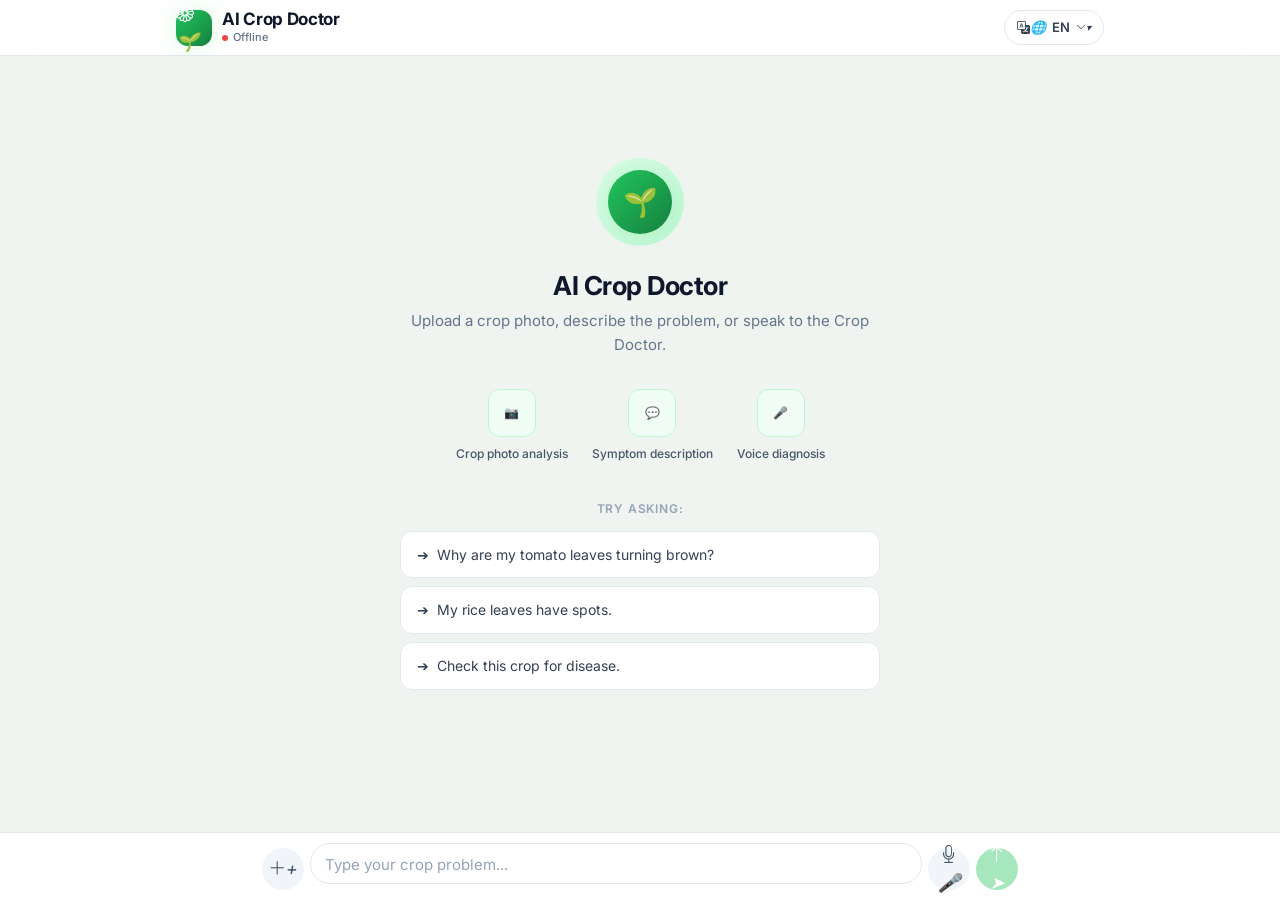
==== commit 74ef0634: "fix(frontend): embed core styles in index.html for instant styling without CDN/cache blockers" ====
--- a/frontend/index.html
+++ b/frontend/index.html
@@ -6,23 +6,378 @@
     <title>AI Crop Doctor — Smart Crop Diagnosis</title>
     <meta name="description" content="Upload a crop photo, describe symptoms, or speak to the AI Crop Doctor for instant plant disease diagnosis powered by agricultural knowledge.">
 
-    <!-- Bootstrap 5 -->
+    <!-- Bootstrap 5 CDN -->
     <link href="https://cdn.jsdelivr.net/npm/bootstrap@5.3.3/dist/css/bootstrap.min.css" rel="stylesheet">
-    <!-- Bootstrap Icons -->
+    <!-- Bootstrap Icons CDN -->
     <link href="https://cdn.jsdelivr.net/npm/bootstrap-icons@1.11.3/font/bootstrap-icons.min.css" rel="stylesheet">
-    <!-- Google Font: Inter -->
+    <!-- Google Fonts -->
     <link href="https://fonts.googleapis.com/css2?family=Inter:wght@400;500;600;700&family=Noto+Sans+Devanagari:wght@400;500;600&family=Noto+Sans+Gurmukhi:wght@400;500;600&family=Noto+Sans+Oriya:wght@400;500;600&display=swap" rel="stylesheet">
 
+    <!-- Embedded Core CSS (Zero Network Delay / Works Offline) -->
+    <style>
+    :root {
+        --brand-50:  #f0fdf4;
+        --brand-100: #dcfce7;
+        --brand-200: #bbf7d0;
+        --brand-300: #86efac;
+        --brand-400: #4ade80;
+        --brand-500: #22c55e;
+        --brand-600: #16a34a;
+        --brand-700: #15803d;
+        --brand-800: #166534;
+        --brand-900: #14532d;
+        --neutral-0:   #ffffff;
+        --neutral-50:  #f8fafc;
+        --neutral-100: #f1f5f9;
+        --neutral-200: #e2e8f0;
+        --neutral-300: #cbd5e1;
+        --neutral-400: #94a3b8;
+        --neutral-500: #64748b;
+        --neutral-600: #475569;
+        --neutral-700: #334155;
+        --neutral-800: #1e293b;
+        --neutral-900: #0f172a;
+        --success: #22c55e;
+        --warning: #f59e0b;
+        --danger:  #ef4444;
+        --info:    #3b82f6;
+        --conf-high:   #22c55e;
+        --conf-medium: #f59e0b;
+        --conf-low:    #ef4444;
+        --surface-bg:       #f0f4f0;
+        --surface-card:     #ffffff;
+        --surface-user-msg: #16a34a;
+        --surface-ai-msg:   #ffffff;
+        --font-primary: 'Inter', 'Noto Sans Devanagari', 'Noto Sans Gurmukhi', 'Noto Sans Oriya', system-ui, -apple-system, sans-serif;
+        --nav-height:      56px;
+        --max-chat-width:  780px;
+        --radius-sm:  8px;
+        --radius-md:  12px;
+        --radius-lg:  20px;
+        --radius-full: 9999px;
+        --shadow-sm:  0 1px 2px rgba(0,0,0,0.05);
+        --shadow-md:  0 4px 12px rgba(0,0,0,0.08);
+        --shadow-lg:  0 8px 30px rgba(0,0,0,0.12);
+        --shadow-glow: 0 0 20px rgba(34,197,94,0.15);
+        --ease-out: cubic-bezier(0.16, 1, 0.3, 1);
+        --transition-fast: 150ms var(--ease-out);
+    }
+
+    *, *::before, *::after { box-sizing: border-box; }
+
+    html, body {
+        margin: 0; padding: 0; height: 100%;
+        font-family: var(--font-primary); font-size: 15px; line-height: 1.55;
+        color: var(--neutral-800); background: var(--surface-bg);
+        overflow: hidden; -webkit-font-smoothing: antialiased;
+    }
+
+    /* Top Navigation */
+    .top-nav {
+        position: fixed; top: 0; left: 0; right: 0; height: var(--nav-height);
+        background: rgba(255,255,255,0.92); backdrop-filter: blur(16px);
+        -webkit-backdrop-filter: blur(16px); border-bottom: 1px solid var(--neutral-200); z-index: 100;
+    }
+    .nav-inner {
+        max-width: 960px; margin: 0 auto; height: 100%;
+        display: flex; align-items: center; justify-content: space-between; padding: 0 16px;
+    }
+    .nav-brand { display: flex; align-items: center; gap: 10px; }
+    .brand-icon {
+        width: 36px; height: 36px; border-radius: var(--radius-md);
+        background: linear-gradient(135deg, var(--brand-500), var(--brand-700));
+        display: flex; align-items: center; justify-content: center;
+        color: white; font-size: 18px; flex-shrink: 0; box-shadow: var(--shadow-glow);
+    }
+    .brand-text h1 {
+        font-size: 17px; font-weight: 700; margin: 0; color: var(--neutral-900); letter-spacing: -0.3px;
+    }
+    .nav-status {
+        display: flex; align-items: center; gap: 5px; font-size: 11px; color: var(--neutral-500); font-weight: 500;
+    }
+    .status-dot {
+        width: 6px; height: 6px; border-radius: 50%; background: var(--brand-500);
+        display: inline-block; animation: pulse-dot 2s ease-in-out infinite;
+    }
+    @keyframes pulse-dot { 0%, 100% { opacity: 1; } 50% { opacity: 0.4; } }
+
+    /* Language Selector */
+    .lang-selector { position: relative; }
+    .lang-btn {
+        display: flex; align-items: center; gap: 6px; padding: 6px 12px;
+        border: 1px solid var(--neutral-200); border-radius: var(--radius-full);
+        background: var(--neutral-0); color: var(--neutral-700); font-size: 13px; font-weight: 600;
+        cursor: pointer; transition: all var(--transition-fast); font-family: var(--font-primary);
+    }
+    .lang-btn:hover { border-color: var(--brand-400); background: var(--brand-50); }
+    .lang-chevron { font-size: 10px; transition: transform var(--transition-fast); }
+    .lang-selector.open .lang-chevron { transform: rotate(180deg); }
+    .lang-dropdown {
+        position: absolute; top: calc(100% + 6px); right: 0; min-width: 160px;
+        background: var(--neutral-0); border: 1px solid var(--neutral-200); border-radius: var(--radius-md);
+        box-shadow: var(--shadow-lg); padding: 4px; display: none; z-index: 200;
+    }
+    .lang-selector.open .lang-dropdown { display: block; }
+    .lang-option {
+        display: flex; align-items: center; justify-content: space-between; width: 100%;
+        padding: 8px 12px; border: none; border-radius: var(--radius-sm); background: transparent;
+        color: var(--neutral-700); font-size: 14px; font-family: var(--font-primary);
+        cursor: pointer; transition: background var(--transition-fast);
+    }
+    .lang-option:hover { background: var(--brand-50); }
+    .lang-option .lang-check { opacity: 0; color: var(--brand-600); font-size: 16px; }
+    .lang-option.active .lang-check { opacity: 1; }
+    .lang-option.active { color: var(--brand-700); font-weight: 600; }
+
+    /* Chat Main */
+    .chat-main {
+        position: fixed; top: var(--nav-height); left: 0; right: 0; bottom: 0;
+        overflow: hidden; display: flex; flex-direction: column;
+    }
+    .chat-container {
+        flex: 1; overflow-y: auto; overflow-x: hidden; -webkit-overflow-scrolling: touch; scroll-behavior: smooth;
+    }
+    .messages-list {
+        max-width: var(--max-chat-width); margin: 0 auto; padding: 16px 16px 140px 16px; display: none;
+    }
+    .messages-list.active { display: flex; flex-direction: column; gap: 16px; }
+
+    /* Welcome Screen */
+    .welcome-screen {
+        max-width: var(--max-chat-width); margin: 0 auto; padding: 40px 24px 140px 24px;
+        display: flex; align-items: center; justify-content: center; min-height: 100%;
+    }
+    .welcome-screen.hidden { display: none !important; }
+    .welcome-content { text-align: center; max-width: 480px; }
+    .welcome-icon-ring {
+        width: 88px; height: 88px; margin: 0 auto 24px; border-radius: 50%;
+        background: linear-gradient(135deg, var(--brand-100), var(--brand-200));
+        display: flex; align-items: center; justify-content: center; position: relative;
+    }
+    .welcome-icon {
+        width: 64px; height: 64px; border-radius: 50%;
+        background: linear-gradient(135deg, var(--brand-500), var(--brand-700));
+        display: flex; align-items: center; justify-content: center;
+        color: white; font-size: 28px; box-shadow: var(--shadow-glow);
+    }
+    .welcome-title { font-size: 26px; font-weight: 700; color: var(--neutral-900); margin: 0 0 8px; letter-spacing: -0.5px; }
+    .welcome-subtitle { font-size: 15px; color: var(--neutral-500); margin: 0 0 32px; line-height: 1.6; }
+    .welcome-capabilities { display: flex; justify-content: center; gap: 24px; margin-bottom: 36px; flex-wrap: wrap; }
+    .capability { display: flex; flex-direction: column; align-items: center; gap: 8px; }
+    .cap-icon {
+        width: 48px; height: 48px; border-radius: var(--radius-md);
+        background: var(--brand-50); border: 1px solid var(--brand-200);
+        display: flex; align-items: center; justify-content: center; font-size: 20px;
+        color: var(--brand-600); transition: all var(--transition-fast);
+    }
+    .capability span { font-size: 12px; font-weight: 500; color: var(--neutral-600); }
+    .suggestion-label { font-size: 12px; font-weight: 600; color: var(--neutral-400); text-transform: uppercase; letter-spacing: 0.8px; margin-bottom: 12px; }
+    .suggestion-chip {
+        display: flex; align-items: center; gap: 8px; width: 100%; padding: 12px 16px; margin-bottom: 8px;
+        border: 1px solid var(--neutral-200); border-radius: var(--radius-md); background: var(--neutral-0);
+        color: var(--neutral-700); font-size: 14px; font-family: var(--font-primary); text-align: left;
+        cursor: pointer; transition: all var(--transition-fast);
+    }
+    .suggestion-chip:hover { border-color: var(--brand-300); background: var(--brand-50); transform: translateX(4px); }
+    .suggestion-chip i { color: var(--brand-500); font-size: 16px; flex-shrink: 0; }
+
+    /* Messages */
+    .msg { display: flex; gap: 10px; animation: msg-in 300ms var(--ease-out); }
+    @keyframes msg-in { from { opacity: 0; transform: translateY(12px); } to { opacity: 1; transform: translateY(0); } }
+    .msg-user { justify-content: flex-end; }
+    .msg-bubble { max-width: 85%; border-radius: var(--radius-lg); overflow: hidden; }
+    .msg-bubble-user {
+        background: var(--surface-user-msg); color: white; padding: 12px 16px; border-bottom-right-radius: 6px;
+    }
+    .msg-bubble-user .msg-text { font-size: 14.5px; line-height: 1.55; word-break: break-word; white-space: pre-wrap; }
+    .msg-user-image { display: none; }
+    .msg-user-image.has-image { display: block; margin-bottom: 8px; }
+    .msg-user-image img { max-width: 240px; max-height: 200px; border-radius: var(--radius-md); object-fit: cover; }
+    .msg-voice-badge { display: none; align-items: center; gap: 4px; font-size: 11px; opacity: 0.7; margin-top: 6px; }
+    .msg-voice-badge.visible { display: flex; }
+    .msg-ai { justify-content: flex-start; }
+    .msg-avatar {
+        width: 32px; height: 32px; border-radius: var(--radius-md);
+        background: linear-gradient(135deg, var(--brand-500), var(--brand-700));
+        display: flex; align-items: center; justify-content: center;
+        color: white; font-size: 14px; flex-shrink: 0; margin-top: 2px;
+    }
+    .msg-bubble-ai {
+        background: var(--surface-ai-msg); color: var(--neutral-800); padding: 14px 18px;
+        border: 1px solid var(--neutral-200); border-bottom-left-radius: 6px; box-shadow: var(--shadow-sm);
+    }
+    .ai-response-text { font-size: 14.5px; line-height: 1.65; word-break: break-word; white-space: pre-wrap; }
+    .tts-play-btn {
+        display: inline-flex; align-items: center; gap: 5px; margin-top: 10px; padding: 5px 12px;
+        border: 1px solid var(--neutral-200); border-radius: var(--radius-full); background: var(--neutral-50);
+        color: var(--neutral-600); font-size: 12px; font-family: var(--font-primary); cursor: pointer; transition: all var(--transition-fast);
+    }
+    .tts-play-btn:hover { background: var(--brand-50); border-color: var(--brand-300); color: var(--brand-700); }
+
+    /* Diagnosis Card */
+    .diagnosis-card {
+        margin-top: 12px; border: 1px solid var(--neutral-200); border-radius: var(--radius-md);
+        overflow: hidden; background: var(--neutral-0);
+    }
+    .diag-header {
+        display: flex; align-items: center; justify-content: space-between; padding: 12px 16px;
+        background: var(--brand-50); border-bottom: 1px solid var(--brand-200); gap: 8px; flex-wrap: wrap;
+    }
+    .diag-header-left { display: flex; flex-direction: column; gap: 2px; }
+    .diag-plant { font-size: 13px; font-weight: 600; color: var(--brand-700); }
+    .diag-disease { font-size: 16px; font-weight: 700; color: var(--neutral-900); }
+    .diag-badges { display: flex; gap: 6px; flex-wrap: wrap; }
+    .diag-badge {
+        display: flex; align-items: center; gap: 4px; padding: 4px 10px; border-radius: var(--radius-full);
+        font-size: 12px; font-weight: 600;
+    }
+    .diag-badge-confidence { background: var(--brand-100); color: var(--brand-800); }
+    .diag-badge-confidence.medium { background: #fef3c7; color: #92400e; }
+    .diag-badge-confidence.low { background: #fee2e2; color: #991b1b; }
+    .diag-badge-severity { background: var(--neutral-100); color: var(--neutral-700); }
+    .diag-badge-severity.severe, .diag-badge-severity.critical { background: #fee2e2; color: #991b1b; }
+    .diag-badge-severity.moderate { background: #fef3c7; color: #92400e; }
+    .confidence-bar-wrap { padding: 8px 16px; border-bottom: 1px solid var(--neutral-100); }
+    .confidence-bar-label {
+        display: flex; justify-content: space-between; font-size: 11px; font-weight: 600;
+        color: var(--neutral-500); margin-bottom: 4px; text-transform: uppercase;
+    }
+    .confidence-bar { height: 6px; background: var(--neutral-200); border-radius: 3px; overflow: hidden; }
+    .confidence-fill { height: 100%; border-radius: 3px; background: var(--conf-high); transition: width 800ms var(--ease-out); }
+    .confidence-fill.medium { background: var(--conf-medium); }
+    .confidence-fill.low { background: var(--conf-low); }
+    .diag-section { padding: 12px 16px; border-bottom: 1px solid var(--neutral-100); }
+    .diag-section:last-child { border-bottom: none; }
+    .diag-section-title {
+        font-size: 11px; font-weight: 700; color: var(--neutral-400); text-transform: uppercase;
+        letter-spacing: 0.8px; margin-bottom: 6px; display: flex; align-items: center; gap: 6px;
+    }
+    .diag-section-title i { font-size: 13px; color: var(--brand-500); }
+    .diag-list { list-style: none; padding: 0; margin: 0; }
+    .diag-list li {
+        font-size: 13.5px; line-height: 1.6; color: var(--neutral-700); padding: 2px 0 2px 16px; position: relative;
+    }
+    .diag-list li::before {
+        content: ''; position: absolute; left: 0; top: 10px; width: 5px; height: 5px;
+        border-radius: 50%; background: var(--brand-400);
+    }
+    .diag-cause { font-size: 13.5px; color: var(--neutral-700); line-height: 1.6; }
+    .evidence-list li::before { background: var(--info); }
+    .evidence-list li { color: var(--neutral-600); font-size: 12.5px; }
+    .healthy-card {
+        margin-top: 12px; padding: 20px; border: 1px solid var(--brand-200); border-radius: var(--radius-md);
+        background: linear-gradient(135deg, var(--brand-50), var(--neutral-0)); text-align: center;
+    }
+    .healthy-icon { font-size: 40px; color: var(--brand-500); margin-bottom: 8px; }
+    .healthy-title { font-size: 16px; font-weight: 700; color: var(--brand-700); margin-bottom: 4px; }
+    .healthy-text { font-size: 13.5px; color: var(--neutral-600); }
+    .followup-card {
+        margin-top: 12px; padding: 16px; border: 1px solid var(--warning); border-left: 4px solid var(--warning);
+        border-radius: var(--radius-md); background: #fffbeb;
+    }
+    .followup-title { font-size: 13px; font-weight: 700; color: #92400e; margin-bottom: 6px; display: flex; align-items: center; gap: 6px; }
+    .followup-question { font-size: 14px; color: var(--neutral-700); line-height: 1.6; }
+    .error-card {
+        margin-top: 12px; padding: 16px; border: 1px solid var(--danger); border-left: 4px solid var(--danger);
+        border-radius: var(--radius-md); background: #fef2f2;
+    }
+    .error-title { font-size: 13px; font-weight: 700; color: #991b1b; margin-bottom: 4px; display: flex; align-items: center; gap: 6px; }
+    .error-text { font-size: 13.5px; color: var(--neutral-700); }
+
+    /* Loading */
+    .loading-dots { display: flex; align-items: center; gap: 10px; }
+    .loading-text { font-size: 13.5px; color: var(--neutral-500); font-style: italic; }
+    .dot-container { display: flex; gap: 4px; }
+    .dot {
+        width: 7px; height: 7px; border-radius: 50%; background: var(--brand-400);
+        animation: dot-bounce 1.4s ease-in-out infinite;
+    }
+    .dot:nth-child(2) { animation-delay: 0.16s; }
+    .dot:nth-child(3) { animation-delay: 0.32s; }
+    @keyframes dot-bounce { 0%, 80%, 100% { transform: scale(0.6); opacity: 0.4; } 40% { transform: scale(1); opacity: 1; } }
+
+    /* Bottom Composer */
+    .composer-footer {
+        position: fixed; bottom: 0; left: 0; right: 0; background: rgba(255,255,255,0.95);
+        backdrop-filter: blur(16px); -webkit-backdrop-filter: blur(16px);
+        border-top: 1px solid var(--neutral-200); z-index: 100; padding-bottom: env(safe-area-inset-bottom, 0px);
+    }
+    .composer-row {
+        max-width: var(--max-chat-width); margin: 0 auto; display: flex;
+        align-items: flex-end; gap: 6px; padding: 10px 12px;
+    }
+    .composer-btn {
+        width: 42px; height: 42px; border: none; border-radius: 50%;
+        display: flex; align-items: center; justify-content: center; font-size: 18px;
+        cursor: pointer; flex-shrink: 0; transition: all var(--transition-fast);
+    }
+    .attach-btn { background: var(--neutral-100); color: var(--neutral-600); }
+    .attach-btn:hover { background: var(--brand-100); color: var(--brand-700); }
+    .attach-btn.has-image { background: var(--brand-500); color: white; }
+    .composer-input-wrap { flex: 1; min-width: 0; }
+    .composer-input {
+        width: 100%; padding: 10px 14px; border: 1px solid var(--neutral-200);
+        border-radius: var(--radius-lg); background: var(--neutral-0); color: var(--neutral-800);
+        font-size: 15px; font-family: var(--font-primary); line-height: 1.4; resize: none;
+        overflow: hidden; outline: none; transition: border-color var(--transition-fast), box-shadow var(--transition-fast);
+        max-height: 120px;
+    }
+    .composer-input:focus { border-color: var(--brand-400); box-shadow: 0 0 0 3px rgba(34,197,94,0.12); }
+    .composer-input::placeholder { color: var(--neutral-400); }
+    .mic-btn { background: var(--neutral-100); color: var(--neutral-600); }
+    .mic-btn:hover { background: var(--brand-100); color: var(--brand-700); }
+    .mic-btn.recording { background: var(--danger); color: white; animation: mic-pulse 1.2s ease-in-out infinite; }
+    @keyframes mic-pulse { 0%, 100% { box-shadow: 0 0 0 0 rgba(239,68,68,0.4); } 50% { box-shadow: 0 0 0 10px rgba(239,68,68,0); } }
+    .send-btn { background: var(--brand-500); color: white; opacity: 0.4; pointer-events: none; transition: all var(--transition-fast); }
+    .send-btn.active { opacity: 1; pointer-events: auto; }
+    .send-btn.active:hover { background: var(--brand-600); transform: scale(1.05); }
+
+    /* Image Preview Bar */
+    .image-preview-bar { display: none; max-width: var(--max-chat-width); margin: 0 auto; padding: 8px 12px 0; }
+    .image-preview-bar.visible { display: block; }
+    .image-preview-inner { display: inline-flex; position: relative; border-radius: var(--radius-md); overflow: hidden; border: 2px solid var(--brand-300); }
+    .image-preview-inner img { height: 72px; max-width: 120px; object-fit: cover; display: block; }
+    .image-remove-btn {
+        position: absolute; top: 4px; right: 4px; width: 22px; height: 22px; border-radius: 50%;
+        border: none; background: rgba(0,0,0,0.6); color: white; font-size: 10px;
+        display: flex; align-items: center; justify-content: center; cursor: pointer;
+    }
+
+    /* Recording Bar */
+    .recording-bar { display: none; max-width: var(--max-chat-width); margin: 0 auto; padding: 8px 12px 0; }
+    .recording-bar.visible { display: block; }
+    .recording-inner {
+        display: flex; align-items: center; gap: 10px; padding: 8px 14px;
+        background: #fef2f2; border: 1px solid #fecaca; border-radius: var(--radius-md);
+    }
+    .rec-pulse { width: 10px; height: 10px; border-radius: 50%; background: var(--danger); animation: rec-pulse-anim 1s ease-in-out infinite; }
+    @keyframes rec-pulse-anim { 0%, 100% { transform: scale(1); opacity: 1; } 50% { transform: scale(1.3); opacity: 0.6; } }
+    .rec-label { font-size: 13px; font-weight: 600; color: #991b1b; }
+    .rec-timer { font-size: 13px; font-weight: 600; color: var(--neutral-600); font-variant-numeric: tabular-nums; margin-left: auto; }
+    .rec-cancel-btn, .rec-stop-btn {
+        width: 30px; height: 30px; border: none; border-radius: 50%; display: flex;
+        align-items: center; justify-content: center; font-size: 14px; cursor: pointer;
+    }
+    .rec-cancel-btn { background: var(--neutral-200); color: var(--neutral-600); }
+    .rec-stop-btn { background: var(--danger); color: white; }
+
+    /* Responsive */
+    @media (max-width: 640px) {
+        .composer-row { padding: 8px 8px; gap: 4px; }
+        .composer-btn { width: 38px; height: 38px; font-size: 16px; }
+        .composer-input { font-size: 16px; padding: 9px 12px; }
+    }
+    </style>
     <link rel="stylesheet" href="style.css">
 </head>
 <body>
 
-    <!-- ═══════════════ TOP NAV BAR ═══════════════ -->
+    <!-- Top Navigation -->
     <nav class="top-nav" id="topNav">
         <div class="nav-inner">
             <div class="nav-brand">
                 <div class="brand-icon">
-                    <i class="bi bi-flower1"></i>
+                    <i class="bi bi-flower1">&#127793;</i>
                 </div>
                 <div class="brand-text">
                     <h1>AI Crop Doctor</h1>
@@ -35,26 +390,26 @@
             <div class="nav-actions">
                 <div class="lang-selector" id="langSelector">
                     <button class="lang-btn" id="langBtn" aria-label="Select language" title="Select language">
-                        <i class="bi bi-translate"></i>
+                        <i class="bi bi-translate">&#127760;</i>
                         <span id="langLabel">EN</span>
-                        <i class="bi bi-chevron-down lang-chevron"></i>
+                        <i class="bi bi-chevron-down lang-chevron">&#9662;</i>
                     </button>
                     <div class="lang-dropdown" id="langDropdown">
                         <button class="lang-option active" data-lang="en" data-label="EN">
                             <span class="lang-name">English</span>
-                            <i class="bi bi-check2 lang-check"></i>
+                            <span class="lang-check">&#10003;</span>
                         </button>
                         <button class="lang-option" data-lang="hi" data-label="हिं">
                             <span class="lang-name">हिन्दी</span>
-                            <i class="bi bi-check2 lang-check"></i>
+                            <span class="lang-check">&#10003;</span>
                         </button>
                         <button class="lang-option" data-lang="or" data-label="ଓ">
                             <span class="lang-name">ଓଡ଼ିଆ</span>
-                            <i class="bi bi-check2 lang-check"></i>
+                            <span class="lang-check">&#10003;</span>
                         </button>
                         <button class="lang-option" data-lang="pa" data-label="ਪੰ">
                             <span class="lang-name">ਪੰਜਾਬੀ</span>
-                            <i class="bi bi-check2 lang-check"></i>
+                            <span class="lang-check">&#10003;</span>
                         </button>
                     </div>
                 </div>
@@ -62,7 +417,7 @@
         </div>
     </nav>
 
-    <!-- ═══════════════ MAIN CHAT AREA ═══════════════ -->
+    <!-- Main Chat Area -->
     <main class="chat-main" id="chatMain">
         <div class="chat-container" id="chatContainer">
 
@@ -71,7 +426,7 @@
                 <div class="welcome-content">
                     <div class="welcome-icon-ring">
                         <div class="welcome-icon">
-                            <i class="bi bi-flower2"></i>
+                            <span>&#127793;</span>
                         </div>
                     </div>
                     <h2 class="welcome-title" data-i18n="welcome_title">AI Crop Doctor</h2>
@@ -79,15 +434,15 @@
 
                     <div class="welcome-capabilities">
                         <div class="capability">
-                            <div class="cap-icon"><i class="bi bi-camera"></i></div>
+                            <div class="cap-icon"><span>&#128247;</span></div>
                             <span data-i18n="cap_photo">Crop photo analysis</span>
                         </div>
                         <div class="capability">
-                            <div class="cap-icon"><i class="bi bi-chat-text"></i></div>
+                            <div class="cap-icon"><span>&#128172;</span></div>
                             <span data-i18n="cap_text">Symptom description</span>
                         </div>
                         <div class="capability">
-                            <div class="cap-icon"><i class="bi bi-mic"></i></div>
+                            <div class="cap-icon"><span>&#127908;</span></div>
                             <span data-i18n="cap_voice">Voice diagnosis</span>
                         </div>
                     </div>
@@ -95,64 +450,62 @@
                     <div class="welcome-suggestions" id="welcomeSuggestions">
                         <p class="suggestion-label" data-i18n="try_asking">Try asking:</p>
                         <button class="suggestion-chip" data-text="Why are my tomato leaves turning brown?">
-                            <i class="bi bi-arrow-right-circle"></i>
+                            <span>&#10132;</span>
                             <span>Why are my tomato leaves turning brown?</span>
                         </button>
                         <button class="suggestion-chip" data-text="My rice leaves have spots.">
-                            <i class="bi bi-arrow-right-circle"></i>
+                            <span>&#10132;</span>
                             <span>My rice leaves have spots.</span>
                         </button>
                         <button class="suggestion-chip" data-text="Check this crop for disease.">
-                            <i class="bi bi-arrow-right-circle"></i>
+                            <span>&#10132;</span>
                             <span>Check this crop for disease.</span>
                         </button>
                     </div>
                 </div>
             </div>
 
-            <!-- Chat Messages Container -->
+            <!-- Messages List -->
             <div class="messages-list" id="messagesList">
-                <!-- Messages are inserted here by JS -->
+                <!-- Messages appended here by app.js -->
             </div>
         </div>
     </main>
 
-    <!-- ═══════════════ BOTTOM COMPOSER ═══════════════ -->
+    <!-- Bottom Composer -->
     <footer class="composer-footer" id="composerFooter">
         <!-- Image Preview Bar -->
         <div class="image-preview-bar" id="imagePreviewBar">
             <div class="image-preview-inner">
                 <img id="imagePreviewImg" src="" alt="Selected crop image preview">
                 <button class="image-remove-btn" id="imageRemoveBtn" aria-label="Remove image" title="Remove selected image">
-                    <i class="bi bi-x-lg"></i>
+                    &#10005;
                 </button>
             </div>
         </div>
 
-        <!-- Recording Indicator -->
+        <!-- Recording Indicator Bar -->
         <div class="recording-bar" id="recordingBar">
             <div class="recording-inner">
                 <div class="rec-pulse"></div>
                 <span class="rec-label" data-i18n="recording">Recording...</span>
                 <span class="rec-timer" id="recTimer">0:00</span>
                 <button class="rec-cancel-btn" id="recCancelBtn" aria-label="Cancel recording" title="Cancel recording">
-                    <i class="bi bi-x-lg"></i>
+                    &#10005;
                 </button>
                 <button class="rec-stop-btn" id="recStopBtn" aria-label="Stop recording and use" title="Stop recording">
-                    <i class="bi bi-stop-fill"></i>
+                    &#9632;
                 </button>
             </div>
         </div>
 
-        <!-- Composer Input Row -->
+        <!-- Composer Row -->
         <div class="composer-row">
-            <!-- Image Upload -->
             <input type="file" id="imageInput" accept="image/jpeg,image/png,image/webp,image/bmp" capture="environment" class="d-none" aria-label="Upload crop image">
-            <button class="composer-btn attach-btn" id="attachBtn" aria-label="Attach crop image" title="Upload or capture crop image">
-                <i class="bi bi-plus-lg"></i>
+            <button class="composer-btn attach-btn" id="attachBtn" aria-label="Attach crop image" title="Upload crop photo">
+                <i class="bi bi-plus-lg">+</i>
             </button>
 
-            <!-- Text Input -->
             <div class="composer-input-wrap">
                 <textarea
                     id="messageInput"
@@ -164,49 +517,43 @@
                 ></textarea>
             </div>
 
-            <!-- Voice Button -->
             <button class="composer-btn mic-btn" id="micBtn" aria-label="Record voice message" title="Record voice message">
-                <i class="bi bi-mic"></i>
+                <i class="bi bi-mic">&#127908;</i>
             </button>
 
-            <!-- Send Button -->
             <button class="composer-btn send-btn" id="sendBtn" aria-label="Send message" title="Send diagnosis request" disabled>
-                <i class="bi bi-arrow-up"></i>
+                <i class="bi bi-arrow-up">&#10148;</i>
             </button>
         </div>
     </footer>
 
-    <!-- ═══════════════ MESSAGE TEMPLATES (hidden) ═══════════════ -->
-    <!-- User Message Template -->
+    <!-- Message Templates -->
     <template id="tmplUserMsg">
         <div class="msg msg-user">
             <div class="msg-bubble msg-bubble-user">
                 <div class="msg-user-image" data-slot="userImage"></div>
                 <div class="msg-text" data-slot="userText"></div>
                 <div class="msg-voice-badge" data-slot="voiceBadge">
-                    <i class="bi bi-mic-fill"></i> <span data-i18n="voice_input">Voice input</span>
+                    <span>&#127908;</span> <span data-i18n="voice_input">Voice message</span>
                 </div>
             </div>
         </div>
     </template>
 
-    <!-- AI Message Template -->
     <template id="tmplAiMsg">
         <div class="msg msg-ai">
             <div class="msg-avatar">
-                <i class="bi bi-flower1"></i>
+                <span>&#127793;</span>
             </div>
             <div class="msg-bubble msg-bubble-ai" data-slot="aiContent">
-                <!-- Content injected by JS -->
             </div>
         </div>
     </template>
 
-    <!-- Loading Indicator Template -->
     <template id="tmplLoading">
         <div class="msg msg-ai msg-loading" id="loadingMsg">
             <div class="msg-avatar">
-                <i class="bi bi-flower1"></i>
+                <span>&#127793;</span>
             </div>
             <div class="msg-bubble msg-bubble-ai">
                 <div class="loading-dots">
@@ -221,6 +568,7 @@
         </div>
     </template>
 
+    <!-- Bootstrap Bundle JS -->
     <script src="https://cdn.jsdelivr.net/npm/bootstrap@5.3.3/dist/js/bootstrap.bundle.min.js"></script>
     <script src="app.js"></script>
 </body>
--- a/frontend/style.css
+++ b/frontend/style.css
@@ -0,0 +1,1078 @@
+/* AI CROP DOCTOR - Design System & Styles */
+
+:root {
+    --brand-50:  #f0fdf4;
+    --brand-100: #dcfce7;
+    --brand-200: #bbf7d0;
+    --brand-300: #86efac;
+    --brand-400: #4ade80;
+    --brand-500: #22c55e;
+    --brand-600: #16a34a;
+    --brand-700: #15803d;
+    --brand-800: #166534;
+    --brand-900: #14532d;
+
+    --neutral-0:   #ffffff;
+    --neutral-50:  #f8fafc;
+    --neutral-100: #f1f5f9;
+    --neutral-200: #e2e8f0;
+    --neutral-300: #cbd5e1;
+    --neutral-400: #94a3b8;
+    --neutral-500: #64748b;
+    --neutral-600: #475569;
+    --neutral-700: #334155;
+    --neutral-800: #1e293b;
+    --neutral-900: #0f172a;
+
+    --success: #22c55e;
+    --warning: #f59e0b;
+    --danger:  #ef4444;
+    --info:    #3b82f6;
+
+    --conf-high:   #22c55e;
+    --conf-medium: #f59e0b;
+    --conf-low:    #ef4444;
+
+    --surface-bg:       #f0f4f0;
+    --surface-card:     #ffffff;
+    --surface-user-msg: #16a34a;
+    --surface-ai-msg:   #ffffff;
+
+    --font-primary: 'Inter', 'Noto Sans Devanagari', 'Noto Sans Gurmukhi', 'Noto Sans Oriya', system-ui, -apple-system, sans-serif;
+
+    --nav-height:      56px;
+    --max-chat-width:  780px;
+    --radius-sm:  8px;
+    --radius-md:  12px;
+    --radius-lg:  20px;
+    --radius-full: 9999px;
+
+    --shadow-sm:  0 1px 2px rgba(0,0,0,0.05);
+    --shadow-md:  0 4px 12px rgba(0,0,0,0.08);
+    --shadow-lg:  0 8px 30px rgba(0,0,0,0.12);
+    --shadow-glow: 0 0 20px rgba(34,197,94,0.15);
+
+    --ease-out: cubic-bezier(0.16, 1, 0.3, 1);
+    --transition-fast: 150ms var(--ease-out);
+}
+
+*, *::before, *::after {
+    box-sizing: border-box;
+}
+
+html, body {
+    margin: 0;
+    padding: 0;
+    height: 100%;
+    font-family: var(--font-primary);
+    font-size: 15px;
+    line-height: 1.55;
+    color: var(--neutral-800);
+    background: var(--surface-bg);
+    overflow: hidden;
+    -webkit-font-smoothing: antialiased;
+}
+
+/* Top Navigation */
+.top-nav {
+    position: fixed;
+    top: 0;
+    left: 0;
+    right: 0;
+    height: var(--nav-height);
+    background: rgba(255,255,255,0.92);
+    backdrop-filter: blur(16px);
+    -webkit-backdrop-filter: blur(16px);
+    border-bottom: 1px solid var(--neutral-200);
+    z-index: 100;
+}
+
+.nav-inner {
+    max-width: 960px;
+    margin: 0 auto;
+    height: 100%;
+    display: flex;
+    align-items: center;
+    justify-content: space-between;
+    padding: 0 16px;
+}
+
+.nav-brand {
+    display: flex;
+    align-items: center;
+    gap: 10px;
+}
+
+.brand-icon {
+    width: 36px;
+    height: 36px;
+    border-radius: var(--radius-md);
+    background: linear-gradient(135deg, var(--brand-500), var(--brand-700));
+    display: flex;
+    align-items: center;
+    justify-content: center;
+    color: white;
+    font-size: 18px;
+    flex-shrink: 0;
+    box-shadow: var(--shadow-glow);
+}
+
+.brand-text h1 {
+    font-size: 17px;
+    font-weight: 700;
+    margin: 0;
+    color: var(--neutral-900);
+    letter-spacing: -0.3px;
+}
+
+.nav-status {
+    display: flex;
+    align-items: center;
+    gap: 5px;
+    font-size: 11px;
+    color: var(--neutral-500);
+    font-weight: 500;
+}
+
+.status-dot {
+    width: 6px;
+    height: 6px;
+    border-radius: 50%;
+    background: var(--brand-500);
+    display: inline-block;
+    animation: pulse-dot 2s ease-in-out infinite;
+}
+
+@keyframes pulse-dot {
+    0%, 100% { opacity: 1; }
+    50% { opacity: 0.4; }
+}
+
+/* Language Selector */
+.lang-selector {
+    position: relative;
+}
+
+.lang-btn {
+    display: flex;
+    align-items: center;
+    gap: 6px;
+    padding: 6px 12px;
+    border: 1px solid var(--neutral-200);
+    border-radius: var(--radius-full);
+    background: var(--neutral-0);
+    color: var(--neutral-700);
+    font-size: 13px;
+    font-weight: 600;
+    cursor: pointer;
+    transition: all var(--transition-fast);
+    font-family: var(--font-primary);
+}
+
+.lang-btn:hover {
+    border-color: var(--brand-400);
+    background: var(--brand-50);
+}
+
+.lang-chevron {
+    font-size: 10px;
+    transition: transform var(--transition-fast);
+}
+
+.lang-selector.open .lang-chevron {
+    transform: rotate(180deg);
+}
+
+.lang-dropdown {
+    position: absolute;
+    top: calc(100% + 6px);
+    right: 0;
+    min-width: 160px;
+    background: var(--neutral-0);
+    border: 1px solid var(--neutral-200);
+    border-radius: var(--radius-md);
+    box-shadow: var(--shadow-lg);
+    padding: 4px;
+    display: none;
+    z-index: 200;
+}
+
+.lang-selector.open .lang-dropdown {
+    display: block;
+}
+
+.lang-option {
+    display: flex;
+    align-items: center;
+    justify-content: space-between;
+    width: 100%;
+    padding: 8px 12px;
+    border: none;
+    border-radius: var(--radius-sm);
+    background: transparent;
+    color: var(--neutral-700);
+    font-size: 14px;
+    font-family: var(--font-primary);
+    cursor: pointer;
+    transition: background var(--transition-fast);
+}
+
+.lang-option:hover {
+    background: var(--brand-50);
+}
+
+.lang-option .lang-check {
+    opacity: 0;
+    color: var(--brand-600);
+    font-size: 16px;
+}
+
+.lang-option.active .lang-check {
+    opacity: 1;
+}
+
+.lang-option.active {
+    color: var(--brand-700);
+    font-weight: 600;
+}
+
+/* Chat Main */
+.chat-main {
+    position: fixed;
+    top: var(--nav-height);
+    left: 0;
+    right: 0;
+    bottom: 0;
+    overflow: hidden;
+    display: flex;
+    flex-direction: column;
+}
+
+.chat-container {
+    flex: 1;
+    overflow-y: auto;
+    overflow-x: hidden;
+    -webkit-overflow-scrolling: touch;
+    scroll-behavior: smooth;
+}
+
+.messages-list {
+    max-width: var(--max-chat-width);
+    margin: 0 auto;
+    padding: 16px 16px 140px 16px;
+    display: none;
+}
+
+.messages-list.active {
+    display: flex;
+    flex-direction: column;
+    gap: 16px;
+}
+
+/* Welcome Screen */
+.welcome-screen {
+    max-width: var(--max-chat-width);
+    margin: 0 auto;
+    padding: 40px 24px 140px 24px;
+    display: flex;
+    align-items: center;
+    justify-content: center;
+    min-height: 100%;
+}
+
+.welcome-screen.hidden {
+    display: none !important;
+}
+
+.welcome-content {
+    text-align: center;
+    max-width: 480px;
+}
+
+.welcome-icon-ring {
+    width: 88px;
+    height: 88px;
+    margin: 0 auto 24px;
+    border-radius: 50%;
+    background: linear-gradient(135deg, var(--brand-100), var(--brand-200));
+    display: flex;
+    align-items: center;
+    justify-content: center;
+    position: relative;
+}
+
+.welcome-icon {
+    width: 64px;
+    height: 64px;
+    border-radius: 50%;
+    background: linear-gradient(135deg, var(--brand-500), var(--brand-700));
+    display: flex;
+    align-items: center;
+    justify-content: center;
+    color: white;
+    font-size: 28px;
+    box-shadow: var(--shadow-glow);
+}
+
+.welcome-title {
+    font-size: 26px;
+    font-weight: 700;
+    color: var(--neutral-900);
+    margin: 0 0 8px;
+    letter-spacing: -0.5px;
+}
+
+.welcome-subtitle {
+    font-size: 15px;
+    color: var(--neutral-500);
+    margin: 0 0 32px;
+    line-height: 1.6;
+}
+
+.welcome-capabilities {
+    display: flex;
+    justify-content: center;
+    gap: 24px;
+    margin-bottom: 36px;
+    flex-wrap: wrap;
+}
+
+.capability {
+    display: flex;
+    flex-direction: column;
+    align-items: center;
+    gap: 8px;
+}
+
+.cap-icon {
+    width: 48px;
+    height: 48px;
+    border-radius: var(--radius-md);
+    background: var(--brand-50);
+    border: 1px solid var(--brand-200);
+    display: flex;
+    align-items: center;
+    justify-content: center;
+    font-size: 20px;
+    color: var(--brand-600);
+    transition: all var(--transition-fast);
+}
+
+.capability span {
+    font-size: 12px;
+    font-weight: 500;
+    color: var(--neutral-600);
+}
+
+.suggestion-label {
+    font-size: 12px;
+    font-weight: 600;
+    color: var(--neutral-400);
+    text-transform: uppercase;
+    letter-spacing: 0.8px;
+    margin-bottom: 12px;
+}
+
+.suggestion-chip {
+    display: flex;
+    align-items: center;
+    gap: 8px;
+    width: 100%;
+    padding: 12px 16px;
+    margin-bottom: 8px;
+    border: 1px solid var(--neutral-200);
+    border-radius: var(--radius-md);
+    background: var(--neutral-0);
+    color: var(--neutral-700);
+    font-size: 14px;
+    font-family: var(--font-primary);
+    text-align: left;
+    cursor: pointer;
+    transition: all var(--transition-fast);
+}
+
+.suggestion-chip:hover {
+    border-color: var(--brand-300);
+    background: var(--brand-50);
+    transform: translateX(4px);
+}
+
+.suggestion-chip i {
+    color: var(--brand-500);
+    font-size: 16px;
+    flex-shrink: 0;
+}
+
+/* Messages */
+.msg {
+    display: flex;
+    gap: 10px;
+    animation: msg-in 300ms var(--ease-out);
+}
+
+@keyframes msg-in {
+    from { opacity: 0; transform: translateY(12px); }
+    to   { opacity: 1; transform: translateY(0); }
+}
+
+.msg-user {
+    justify-content: flex-end;
+}
+
+.msg-bubble {
+    max-width: 85%;
+    border-radius: var(--radius-lg);
+    overflow: hidden;
+}
+
+.msg-bubble-user {
+    background: var(--surface-user-msg);
+    color: white;
+    padding: 12px 16px;
+    border-bottom-right-radius: 6px;
+}
+
+.msg-bubble-user .msg-text {
+    font-size: 14.5px;
+    line-height: 1.55;
+    word-break: break-word;
+    white-space: pre-wrap;
+}
+
+.msg-user-image {
+    display: none;
+}
+
+.msg-user-image.has-image {
+    display: block;
+    margin-bottom: 8px;
+}
+
+.msg-user-image img {
+    max-width: 240px;
+    max-height: 200px;
+    border-radius: var(--radius-md);
+    object-fit: cover;
+}
+
+.msg-voice-badge {
+    display: none;
+    align-items: center;
+    gap: 4px;
+    font-size: 11px;
+    opacity: 0.7;
+    margin-top: 6px;
+}
+
+.msg-voice-badge.visible {
+    display: flex;
+}
+
+.msg-ai {
+    justify-content: flex-start;
+}
+
+.msg-avatar {
+    width: 32px;
+    height: 32px;
+    border-radius: var(--radius-md);
+    background: linear-gradient(135deg, var(--brand-500), var(--brand-700));
+    display: flex;
+    align-items: center;
+    justify-content: center;
+    color: white;
+    font-size: 14px;
+    flex-shrink: 0;
+    margin-top: 2px;
+}
+
+.msg-bubble-ai {
+    background: var(--surface-ai-msg);
+    color: var(--neutral-800);
+    padding: 14px 18px;
+    border: 1px solid var(--neutral-200);
+    border-bottom-left-radius: 6px;
+    box-shadow: var(--shadow-sm);
+}
+
+.ai-response-text {
+    font-size: 14.5px;
+    line-height: 1.65;
+    word-break: break-word;
+    white-space: pre-wrap;
+}
+
+.tts-play-btn {
+    display: inline-flex;
+    align-items: center;
+    gap: 5px;
+    margin-top: 10px;
+    padding: 5px 12px;
+    border: 1px solid var(--neutral-200);
+    border-radius: var(--radius-full);
+    background: var(--neutral-50);
+    color: var(--neutral-600);
+    font-size: 12px;
+    font-family: var(--font-primary);
+    cursor: pointer;
+    transition: all var(--transition-fast);
+}
+
+.tts-play-btn:hover {
+    background: var(--brand-50);
+    border-color: var(--brand-300);
+    color: var(--brand-700);
+}
+
+/* Diagnosis Card */
+.diagnosis-card {
+    margin-top: 12px;
+    border: 1px solid var(--neutral-200);
+    border-radius: var(--radius-md);
+    overflow: hidden;
+    background: var(--neutral-0);
+}
+
+.diag-header {
+    display: flex;
+    align-items: center;
+    justify-content: space-between;
+    padding: 12px 16px;
+    background: var(--brand-50);
+    border-bottom: 1px solid var(--brand-200);
+    gap: 8px;
+    flex-wrap: wrap;
+}
+
+.diag-header-left {
+    display: flex;
+    flex-direction: column;
+    gap: 2px;
+}
+
+.diag-plant {
+    font-size: 13px;
+    font-weight: 600;
+    color: var(--brand-700);
+}
+
+.diag-disease {
+    font-size: 16px;
+    font-weight: 700;
+    color: var(--neutral-900);
+}
+
+.diag-badges {
+    display: flex;
+    gap: 6px;
+    flex-wrap: wrap;
+}
+
+.diag-badge {
+    display: flex;
+    align-items: center;
+    gap: 4px;
+    padding: 4px 10px;
+    border-radius: var(--radius-full);
+    font-size: 12px;
+    font-weight: 600;
+}
+
+.diag-badge-confidence {
+    background: var(--brand-100);
+    color: var(--brand-800);
+}
+
+.diag-badge-confidence.medium {
+    background: #fef3c7;
+    color: #92400e;
+}
+
+.diag-badge-confidence.low {
+    background: #fee2e2;
+    color: #991b1b;
+}
+
+.diag-badge-severity {
+    background: var(--neutral-100);
+    color: var(--neutral-700);
+}
+
+.diag-badge-severity.severe,
+.diag-badge-severity.critical {
+    background: #fee2e2;
+    color: #991b1b;
+}
+
+.diag-badge-severity.moderate {
+    background: #fef3c7;
+    color: #92400e;
+}
+
+.confidence-bar-wrap {
+    padding: 8px 16px;
+    border-bottom: 1px solid var(--neutral-100);
+}
+
+.confidence-bar-label {
+    display: flex;
+    justify-content: space-between;
+    font-size: 11px;
+    font-weight: 600;
+    color: var(--neutral-500);
+    margin-bottom: 4px;
+    text-transform: uppercase;
+}
+
+.confidence-bar {
+    height: 6px;
+    background: var(--neutral-200);
+    border-radius: 3px;
+    overflow: hidden;
+}
+
+.confidence-fill {
+    height: 100%;
+    border-radius: 3px;
+    background: var(--conf-high);
+    transition: width 800ms var(--ease-out);
+}
+
+.confidence-fill.medium {
+    background: var(--conf-medium);
+}
+
+.confidence-fill.low {
+    background: var(--conf-low);
+}
+
+.diag-section {
+    padding: 12px 16px;
+    border-bottom: 1px solid var(--neutral-100);
+}
+
+.diag-section:last-child {
+    border-bottom: none;
+}
+
+.diag-section-title {
+    font-size: 11px;
+    font-weight: 700;
+    color: var(--neutral-400);
+    text-transform: uppercase;
+    letter-spacing: 0.8px;
+    margin-bottom: 6px;
+    display: flex;
+    align-items: center;
+    gap: 6px;
+}
+
+.diag-section-title i {
+    font-size: 13px;
+    color: var(--brand-500);
+}
+
+.diag-list {
+    list-style: none;
+    padding: 0;
+    margin: 0;
+}
+
+.diag-list li {
+    font-size: 13.5px;
+    line-height: 1.6;
+    color: var(--neutral-700);
+    padding: 2px 0 2px 16px;
+    position: relative;
+}
+
+.diag-list li::before {
+    content: '';
+    position: absolute;
+    left: 0;
+    top: 10px;
+    width: 5px;
+    height: 5px;
+    border-radius: 50%;
+    background: var(--brand-400);
+}
+
+.diag-cause {
+    font-size: 13.5px;
+    color: var(--neutral-700);
+    line-height: 1.6;
+}
+
+.evidence-list li::before {
+    background: var(--info);
+}
+
+.evidence-list li {
+    color: var(--neutral-600);
+    font-size: 12.5px;
+}
+
+.healthy-card {
+    margin-top: 12px;
+    padding: 20px;
+    border: 1px solid var(--brand-200);
+    border-radius: var(--radius-md);
+    background: linear-gradient(135deg, var(--brand-50), var(--neutral-0));
+    text-align: center;
+}
+
+.healthy-icon {
+    font-size: 40px;
+    color: var(--brand-500);
+    margin-bottom: 8px;
+}
+
+.healthy-title {
+    font-size: 16px;
+    font-weight: 700;
+    color: var(--brand-700);
+    margin-bottom: 4px;
+}
+
+.healthy-text {
+    font-size: 13.5px;
+    color: var(--neutral-600);
+}
+
+.followup-card {
+    margin-top: 12px;
+    padding: 16px;
+    border: 1px solid var(--warning);
+    border-left: 4px solid var(--warning);
+    border-radius: var(--radius-md);
+    background: #fffbeb;
+}
+
+.followup-title {
+    font-size: 13px;
+    font-weight: 700;
+    color: #92400e;
+    margin-bottom: 6px;
+    display: flex;
+    align-items: center;
+    gap: 6px;
+}
+
+.followup-question {
+    font-size: 14px;
+    color: var(--neutral-700);
+    line-height: 1.6;
+}
+
+.error-card {
+    margin-top: 12px;
+    padding: 16px;
+    border: 1px solid var(--danger);
+    border-left: 4px solid var(--danger);
+    border-radius: var(--radius-md);
+    background: #fef2f2;
+}
+
+.error-title {
+    font-size: 13px;
+    font-weight: 700;
+    color: #991b1b;
+    margin-bottom: 4px;
+    display: flex;
+    align-items: center;
+    gap: 6px;
+}
+
+.error-text {
+    font-size: 13.5px;
+    color: var(--neutral-700);
+}
+
+/* Loading */
+.loading-dots {
+    display: flex;
+    align-items: center;
+    gap: 10px;
+}
+
+.loading-text {
+    font-size: 13.5px;
+    color: var(--neutral-500);
+    font-style: italic;
+}
+
+.dot-container {
+    display: flex;
+    gap: 4px;
+}
+
+.dot {
+    width: 7px;
+    height: 7px;
+    border-radius: 50%;
+    background: var(--brand-400);
+    animation: dot-bounce 1.4s ease-in-out infinite;
+}
+
+.dot:nth-child(2) { animation-delay: 0.16s; }
+.dot:nth-child(3) { animation-delay: 0.32s; }
+
+@keyframes dot-bounce {
+    0%, 80%, 100% { transform: scale(0.6); opacity: 0.4; }
+    40% { transform: scale(1); opacity: 1; }
+}
+
+/* Bottom Composer */
+.composer-footer {
+    position: fixed;
+    bottom: 0;
+    left: 0;
+    right: 0;
+    background: rgba(255,255,255,0.95);
+    backdrop-filter: blur(16px);
+    -webkit-backdrop-filter: blur(16px);
+    border-top: 1px solid var(--neutral-200);
+    z-index: 100;
+    padding-bottom: env(safe-area-inset-bottom, 0px);
+}
+
+.composer-row {
+    max-width: var(--max-chat-width);
+    margin: 0 auto;
+    display: flex;
+    align-items: flex-end;
+    gap: 6px;
+    padding: 10px 12px;
+}
+
+.composer-btn {
+    width: 42px;
+    height: 42px;
+    border: none;
+    border-radius: 50%;
+    display: flex;
+    align-items: center;
+    justify-content: center;
+    font-size: 18px;
+    cursor: pointer;
+    flex-shrink: 0;
+    transition: all var(--transition-fast);
+}
+
+.attach-btn {
+    background: var(--neutral-100);
+    color: var(--neutral-600);
+}
+
+.attach-btn:hover {
+    background: var(--brand-100);
+    color: var(--brand-700);
+}
+
+.attach-btn.has-image {
+    background: var(--brand-500);
+    color: white;
+}
+
+.composer-input-wrap {
+    flex: 1;
+    min-width: 0;
+}
+
+.composer-input {
+    width: 100%;
+    padding: 10px 14px;
+    border: 1px solid var(--neutral-200);
+    border-radius: var(--radius-lg);
+    background: var(--neutral-0);
+    color: var(--neutral-800);
+    font-size: 15px;
+    font-family: var(--font-primary);
+    line-height: 1.4;
+    resize: none;
+    overflow: hidden;
+    outline: none;
+    transition: border-color var(--transition-fast), box-shadow var(--transition-fast);
+    max-height: 120px;
+}
+
+.composer-input:focus {
+    border-color: var(--brand-400);
+    box-shadow: 0 0 0 3px rgba(34,197,94,0.12);
+}
+
+.composer-input::placeholder {
+    color: var(--neutral-400);
+}
+
+.mic-btn {
+    background: var(--neutral-100);
+    color: var(--neutral-600);
+}
+
+.mic-btn:hover {
+    background: var(--brand-100);
+    color: var(--brand-700);
+}
+
+.mic-btn.recording {
+    background: var(--danger);
+    color: white;
+    animation: mic-pulse 1.2s ease-in-out infinite;
+}
+
+@keyframes mic-pulse {
+    0%, 100% { box-shadow: 0 0 0 0 rgba(239,68,68,0.4); }
+    50%      { box-shadow: 0 0 0 10px rgba(239,68,68,0); }
+}
+
+.send-btn {
+    background: var(--brand-500);
+    color: white;
+    opacity: 0.4;
+    pointer-events: none;
+    transition: all var(--transition-fast);
+}
+
+.send-btn.active {
+    opacity: 1;
+    pointer-events: auto;
+}
+
+.send-btn.active:hover {
+    background: var(--brand-600);
+    transform: scale(1.05);
+}
+
+/* Image Preview Bar */
+.image-preview-bar {
+    display: none;
+    max-width: var(--max-chat-width);
+    margin: 0 auto;
+    padding: 8px 12px 0;
+}
+
+.image-preview-bar.visible {
+    display: block;
+}
+
+.image-preview-inner {
+    display: inline-flex;
+    position: relative;
+    border-radius: var(--radius-md);
+    overflow: hidden;
+    border: 2px solid var(--brand-300);
+}
+
+.image-preview-inner img {
+    height: 72px;
+    max-width: 120px;
+    object-fit: cover;
+    display: block;
+}
+
+.image-remove-btn {
+    position: absolute;
+    top: 4px;
+    right: 4px;
+    width: 22px;
+    height: 22px;
+    border-radius: 50%;
+    border: none;
+    background: rgba(0,0,0,0.6);
+    color: white;
+    font-size: 10px;
+    display: flex;
+    align-items: center;
+    justify-content: center;
+    cursor: pointer;
+}
+
+/* Recording Bar */
+.recording-bar {
+    display: none;
+    max-width: var(--max-chat-width);
+    margin: 0 auto;
+    padding: 8px 12px 0;
+}
+
+.recording-bar.visible {
+    display: block;
+}
+
+.recording-inner {
+    display: flex;
+    align-items: center;
+    gap: 10px;
+    padding: 8px 14px;
+    background: #fef2f2;
+    border: 1px solid #fecaca;
+    border-radius: var(--radius-md);
+}
+
+.rec-pulse {
+    width: 10px;
+    height: 10px;
+    border-radius: 50%;
+    background: var(--danger);
+    animation: rec-pulse-anim 1s ease-in-out infinite;
+}
+
+@keyframes rec-pulse-anim {
+    0%, 100% { transform: scale(1); opacity: 1; }
+    50%      { transform: scale(1.3); opacity: 0.6; }
+}
+
+.rec-label {
+    font-size: 13px;
+    font-weight: 600;
+    color: #991b1b;
+}
+
+.rec-timer {
+    font-size: 13px;
+    font-weight: 600;
+    color: var(--neutral-600);
+    font-variant-numeric: tabular-nums;
+    margin-left: auto;
+}
+
+.rec-cancel-btn,
+.rec-stop-btn {
+    width: 30px;
+    height: 30px;
+    border: none;
+    border-radius: 50%;
+    display: flex;
+    align-items: center;
+    justify-content: center;
+    font-size: 14px;
+    cursor: pointer;
+}
+
+.rec-cancel-btn {
+    background: var(--neutral-200);
+    color: var(--neutral-600);
+}
+
+.rec-stop-btn {
+    background: var(--danger);
+    color: white;
+}
+
+/* Responsive */
+@media (max-width: 640px) {
+    .composer-row {
+        padding: 8px 8px;
+        gap: 4px;
+    }
+    .composer-btn {
+        width: 38px;
+        height: 38px;
+        font-size: 16px;
+    }
+    .composer-input {
+        font-size: 16px;
+        padding: 9px 12px;
+    }
+}
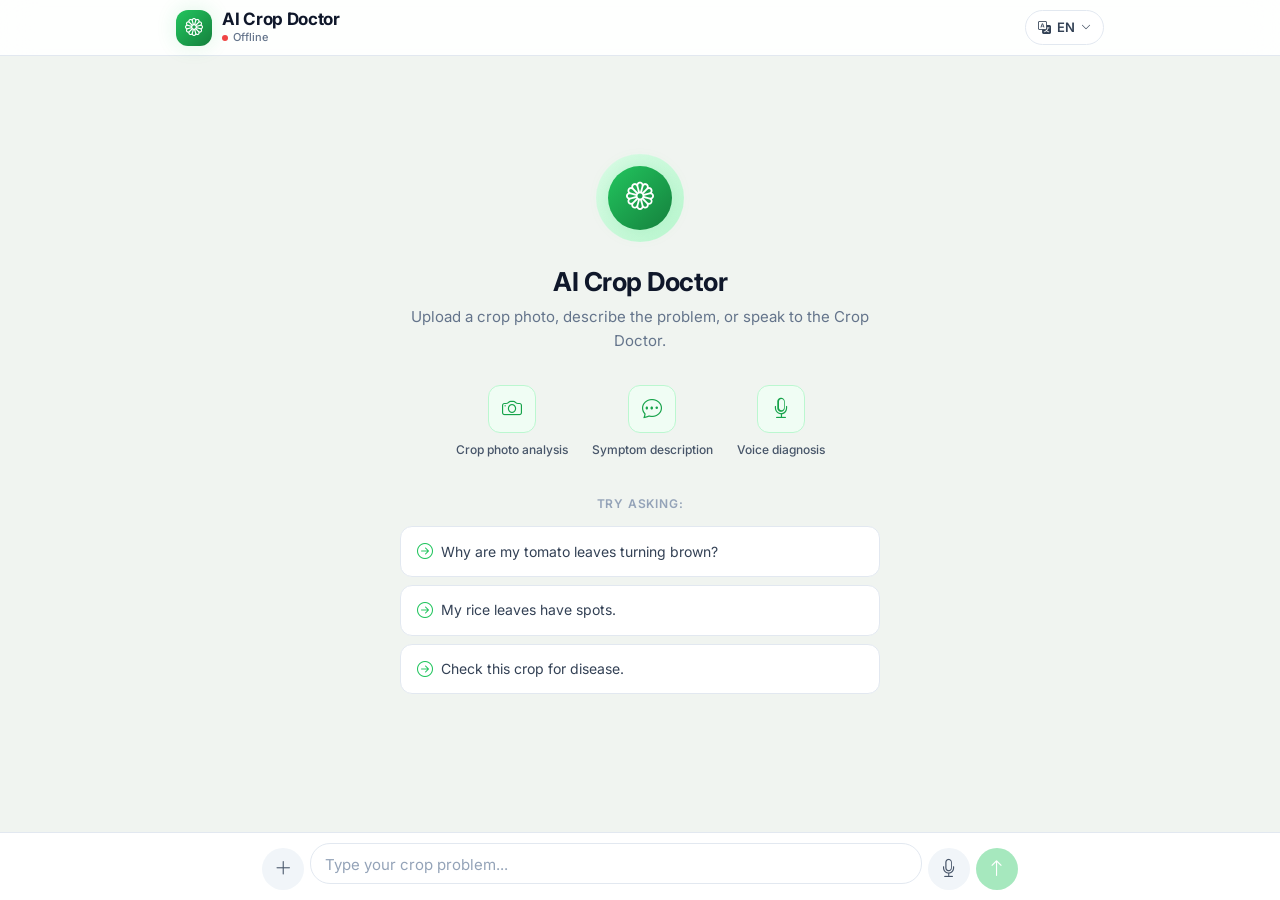
==== commit 7a41bf99: "fix(ui): remove duplicate text characters inside icon elements to fix overlapping icons" ====
--- a/frontend/index.html
+++ b/frontend/index.html
@@ -13,7 +13,7 @@
     <!-- Google Fonts -->
     <link href="https://fonts.googleapis.com/css2?family=Inter:wght@400;500;600;700&family=Noto+Sans+Devanagari:wght@400;500;600&family=Noto+Sans+Gurmukhi:wght@400;500;600&family=Noto+Sans+Oriya:wght@400;500;600&display=swap" rel="stylesheet">
 
-    <!-- Embedded Core CSS (Zero Network Delay / Works Offline) -->
+    <!-- Embedded Core CSS -->
     <style>
     :root {
         --brand-50:  #f0fdf4;
@@ -339,7 +339,7 @@
     .image-preview-inner img { height: 72px; max-width: 120px; object-fit: cover; display: block; }
     .image-remove-btn {
         position: absolute; top: 4px; right: 4px; width: 22px; height: 22px; border-radius: 50%;
-        border: none; background: rgba(0,0,0,0.6); color: white; font-size: 10px;
+        border: none; background: rgba(0,0,0,0.6); color: white; font-size: 12px;
         display: flex; align-items: center; justify-content: center; cursor: pointer;
     }
 
@@ -368,7 +368,6 @@
         .composer-input { font-size: 16px; padding: 9px 12px; }
     }
     </style>
-    <link rel="stylesheet" href="style.css">
 </head>
 <body>
 
@@ -377,7 +376,7 @@
         <div class="nav-inner">
             <div class="nav-brand">
                 <div class="brand-icon">
-                    <i class="bi bi-flower1">&#127793;</i>
+                    <i class="bi bi-flower1"></i>
                 </div>
                 <div class="brand-text">
                     <h1>AI Crop Doctor</h1>
@@ -390,26 +389,26 @@
             <div class="nav-actions">
                 <div class="lang-selector" id="langSelector">
                     <button class="lang-btn" id="langBtn" aria-label="Select language" title="Select language">
-                        <i class="bi bi-translate">&#127760;</i>
+                        <i class="bi bi-translate"></i>
                         <span id="langLabel">EN</span>
-                        <i class="bi bi-chevron-down lang-chevron">&#9662;</i>
+                        <i class="bi bi-chevron-down lang-chevron"></i>
                     </button>
                     <div class="lang-dropdown" id="langDropdown">
                         <button class="lang-option active" data-lang="en" data-label="EN">
                             <span class="lang-name">English</span>
-                            <span class="lang-check">&#10003;</span>
+                            <i class="bi bi-check2 lang-check"></i>
                         </button>
                         <button class="lang-option" data-lang="hi" data-label="हिं">
                             <span class="lang-name">हिन्दी</span>
-                            <span class="lang-check">&#10003;</span>
+                            <i class="bi bi-check2 lang-check"></i>
                         </button>
                         <button class="lang-option" data-lang="or" data-label="ଓ">
                             <span class="lang-name">ଓଡ଼ିଆ</span>
-                            <span class="lang-check">&#10003;</span>
+                            <i class="bi bi-check2 lang-check"></i>
                         </button>
                         <button class="lang-option" data-lang="pa" data-label="ਪੰ">
                             <span class="lang-name">ਪੰਜਾਬੀ</span>
-                            <span class="lang-check">&#10003;</span>
+                            <i class="bi bi-check2 lang-check"></i>
                         </button>
                     </div>
                 </div>
@@ -426,7 +425,7 @@
                 <div class="welcome-content">
                     <div class="welcome-icon-ring">
                         <div class="welcome-icon">
-                            <span>&#127793;</span>
+                            <i class="bi bi-flower1"></i>
                         </div>
                     </div>
                     <h2 class="welcome-title" data-i18n="welcome_title">AI Crop Doctor</h2>
@@ -434,15 +433,15 @@
 
                     <div class="welcome-capabilities">
                         <div class="capability">
-                            <div class="cap-icon"><span>&#128247;</span></div>
+                            <div class="cap-icon"><i class="bi bi-camera"></i></div>
                             <span data-i18n="cap_photo">Crop photo analysis</span>
                         </div>
                         <div class="capability">
-                            <div class="cap-icon"><span>&#128172;</span></div>
+                            <div class="cap-icon"><i class="bi bi-chat-dots"></i></div>
                             <span data-i18n="cap_text">Symptom description</span>
                         </div>
                         <div class="capability">
-                            <div class="cap-icon"><span>&#127908;</span></div>
+                            <div class="cap-icon"><i class="bi bi-mic"></i></div>
                             <span data-i18n="cap_voice">Voice diagnosis</span>
                         </div>
                     </div>
@@ -450,15 +449,15 @@
                     <div class="welcome-suggestions" id="welcomeSuggestions">
                         <p class="suggestion-label" data-i18n="try_asking">Try asking:</p>
                         <button class="suggestion-chip" data-text="Why are my tomato leaves turning brown?">
-                            <span>&#10132;</span>
+                            <i class="bi bi-arrow-right-circle"></i>
                             <span>Why are my tomato leaves turning brown?</span>
                         </button>
                         <button class="suggestion-chip" data-text="My rice leaves have spots.">
-                            <span>&#10132;</span>
+                            <i class="bi bi-arrow-right-circle"></i>
                             <span>My rice leaves have spots.</span>
                         </button>
                         <button class="suggestion-chip" data-text="Check this crop for disease.">
-                            <span>&#10132;</span>
+                            <i class="bi bi-arrow-right-circle"></i>
                             <span>Check this crop for disease.</span>
                         </button>
                     </div>
@@ -479,7 +478,7 @@
             <div class="image-preview-inner">
                 <img id="imagePreviewImg" src="" alt="Selected crop image preview">
                 <button class="image-remove-btn" id="imageRemoveBtn" aria-label="Remove image" title="Remove selected image">
-                    &#10005;
+                    <i class="bi bi-x"></i>
                 </button>
             </div>
         </div>
@@ -491,10 +490,10 @@
                 <span class="rec-label" data-i18n="recording">Recording...</span>
                 <span class="rec-timer" id="recTimer">0:00</span>
                 <button class="rec-cancel-btn" id="recCancelBtn" aria-label="Cancel recording" title="Cancel recording">
-                    &#10005;
+                    <i class="bi bi-x-lg"></i>
                 </button>
                 <button class="rec-stop-btn" id="recStopBtn" aria-label="Stop recording and use" title="Stop recording">
-                    &#9632;
+                    <i class="bi bi-stop-fill"></i>
                 </button>
             </div>
         </div>
@@ -503,7 +502,7 @@
         <div class="composer-row">
             <input type="file" id="imageInput" accept="image/jpeg,image/png,image/webp,image/bmp" capture="environment" class="d-none" aria-label="Upload crop image">
             <button class="composer-btn attach-btn" id="attachBtn" aria-label="Attach crop image" title="Upload crop photo">
-                <i class="bi bi-plus-lg">+</i>
+                <i class="bi bi-plus-lg"></i>
             </button>
 
             <div class="composer-input-wrap">
@@ -518,11 +517,11 @@
             </div>
 
             <button class="composer-btn mic-btn" id="micBtn" aria-label="Record voice message" title="Record voice message">
-                <i class="bi bi-mic">&#127908;</i>
+                <i class="bi bi-mic"></i>
             </button>
 
             <button class="composer-btn send-btn" id="sendBtn" aria-label="Send message" title="Send diagnosis request" disabled>
-                <i class="bi bi-arrow-up">&#10148;</i>
+                <i class="bi bi-arrow-up"></i>
             </button>
         </div>
     </footer>
@@ -534,7 +533,7 @@
                 <div class="msg-user-image" data-slot="userImage"></div>
                 <div class="msg-text" data-slot="userText"></div>
                 <div class="msg-voice-badge" data-slot="voiceBadge">
-                    <span>&#127908;</span> <span data-i18n="voice_input">Voice message</span>
+                    <i class="bi bi-mic-fill"></i> <span data-i18n="voice_input">Voice message</span>
                 </div>
             </div>
         </div>
@@ -543,7 +542,7 @@
     <template id="tmplAiMsg">
         <div class="msg msg-ai">
             <div class="msg-avatar">
-                <span>&#127793;</span>
+                <i class="bi bi-flower1"></i>
             </div>
             <div class="msg-bubble msg-bubble-ai" data-slot="aiContent">
             </div>
@@ -553,7 +552,7 @@
     <template id="tmplLoading">
         <div class="msg msg-ai msg-loading" id="loadingMsg">
             <div class="msg-avatar">
-                <span>&#127793;</span>
+                <i class="bi bi-flower1"></i>
             </div>
             <div class="msg-bubble msg-bubble-ai">
                 <div class="loading-dots">
